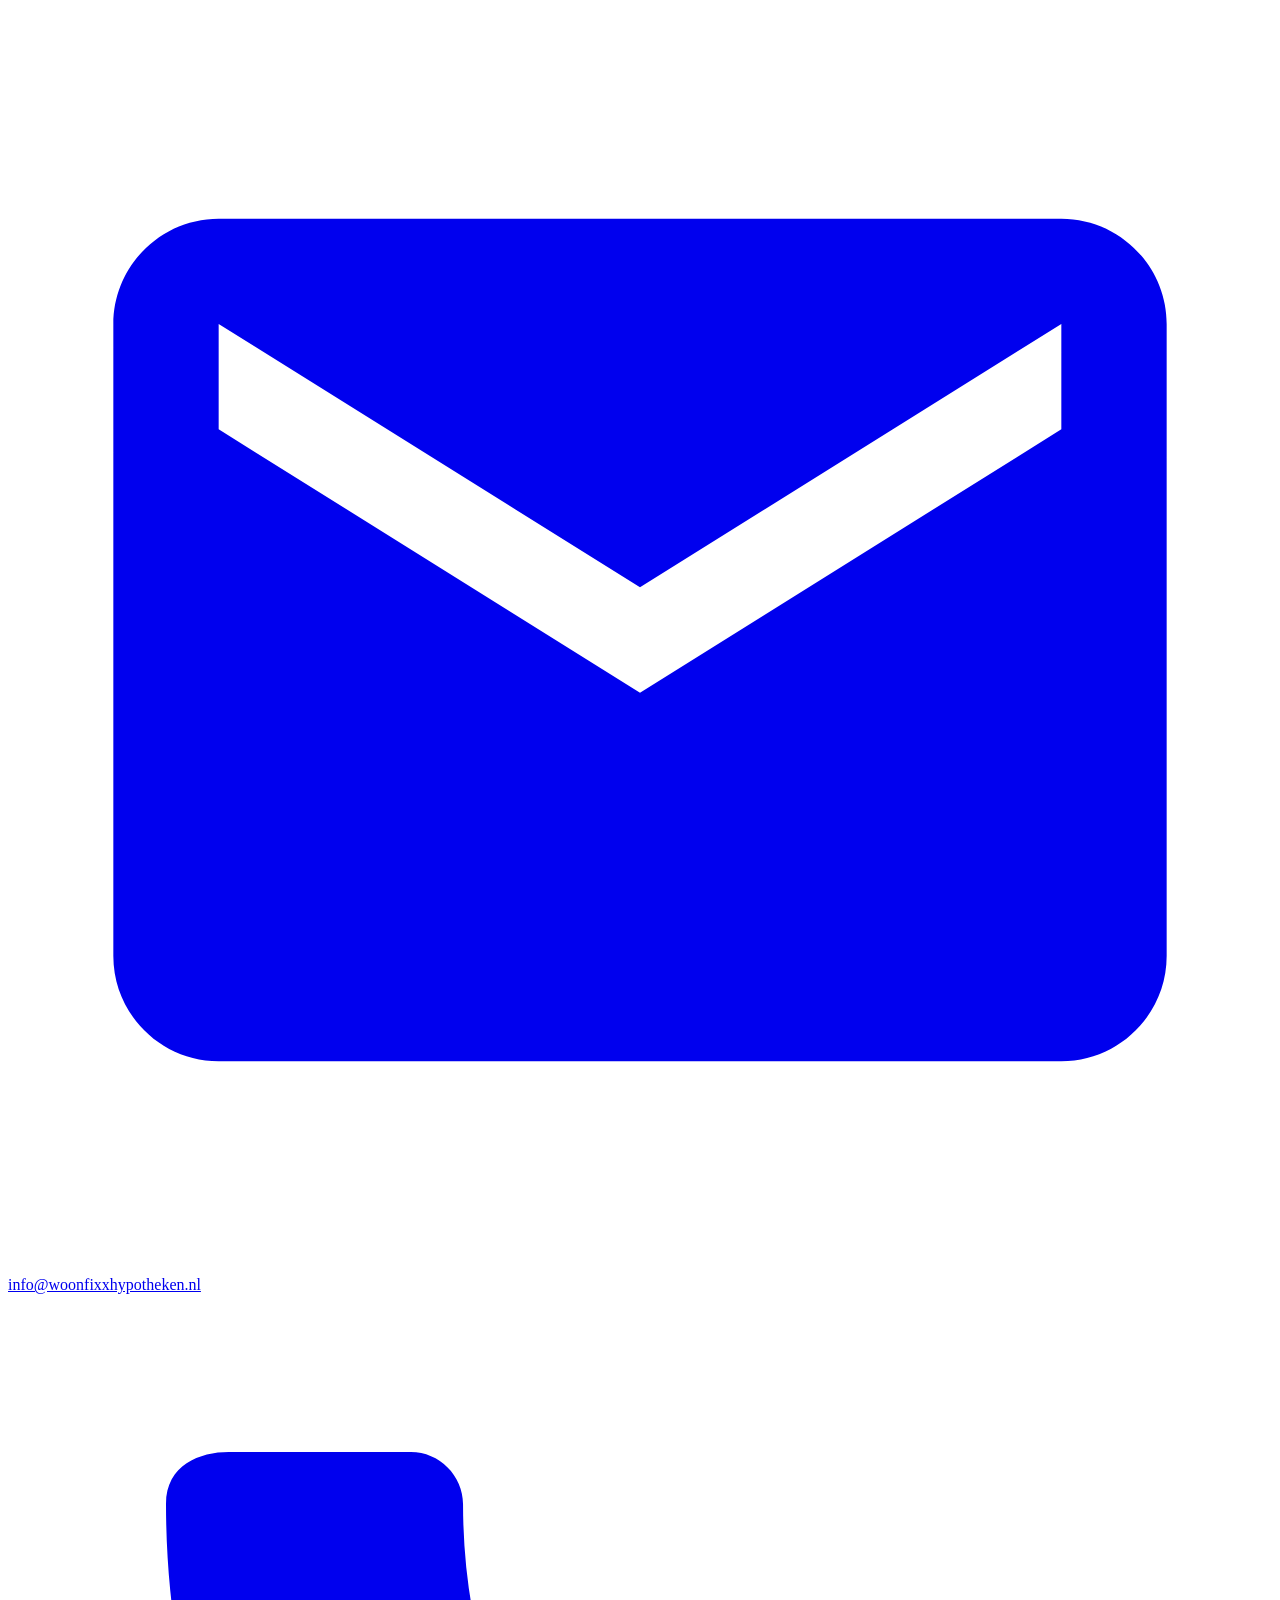
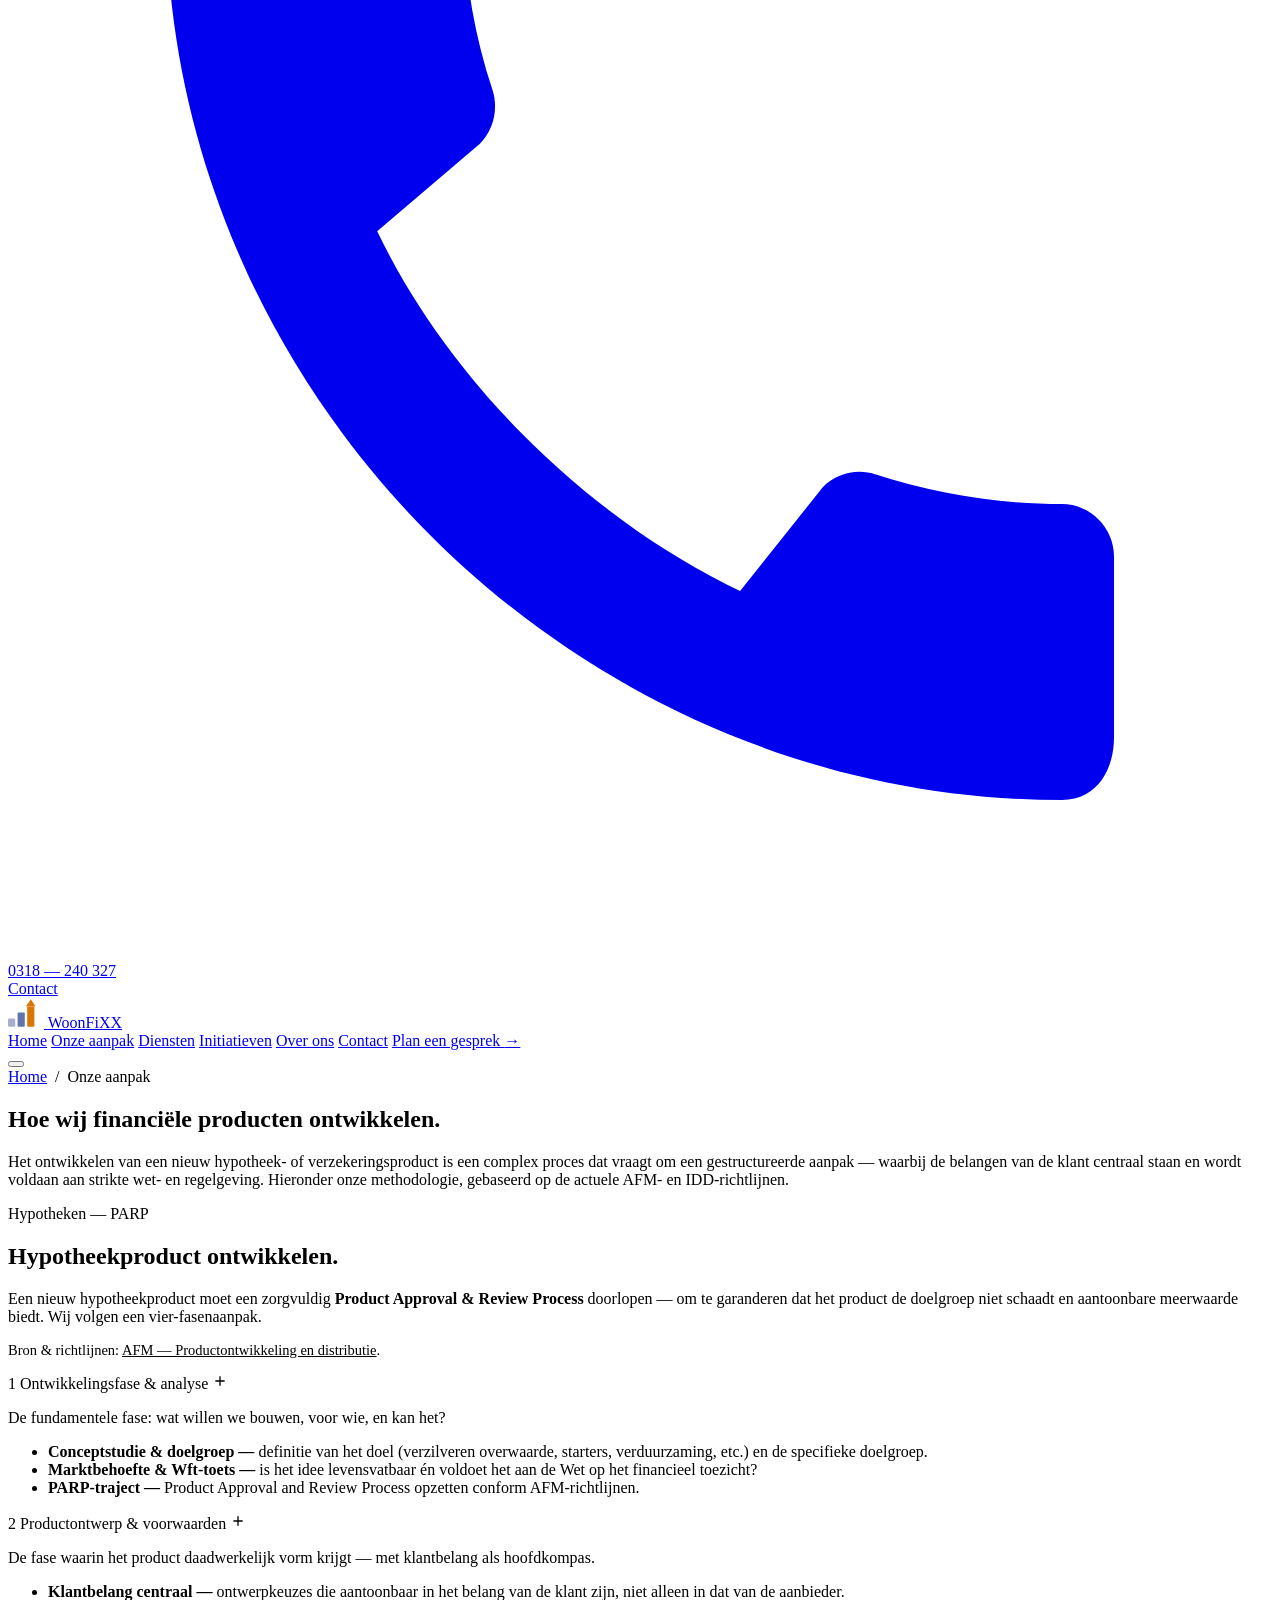
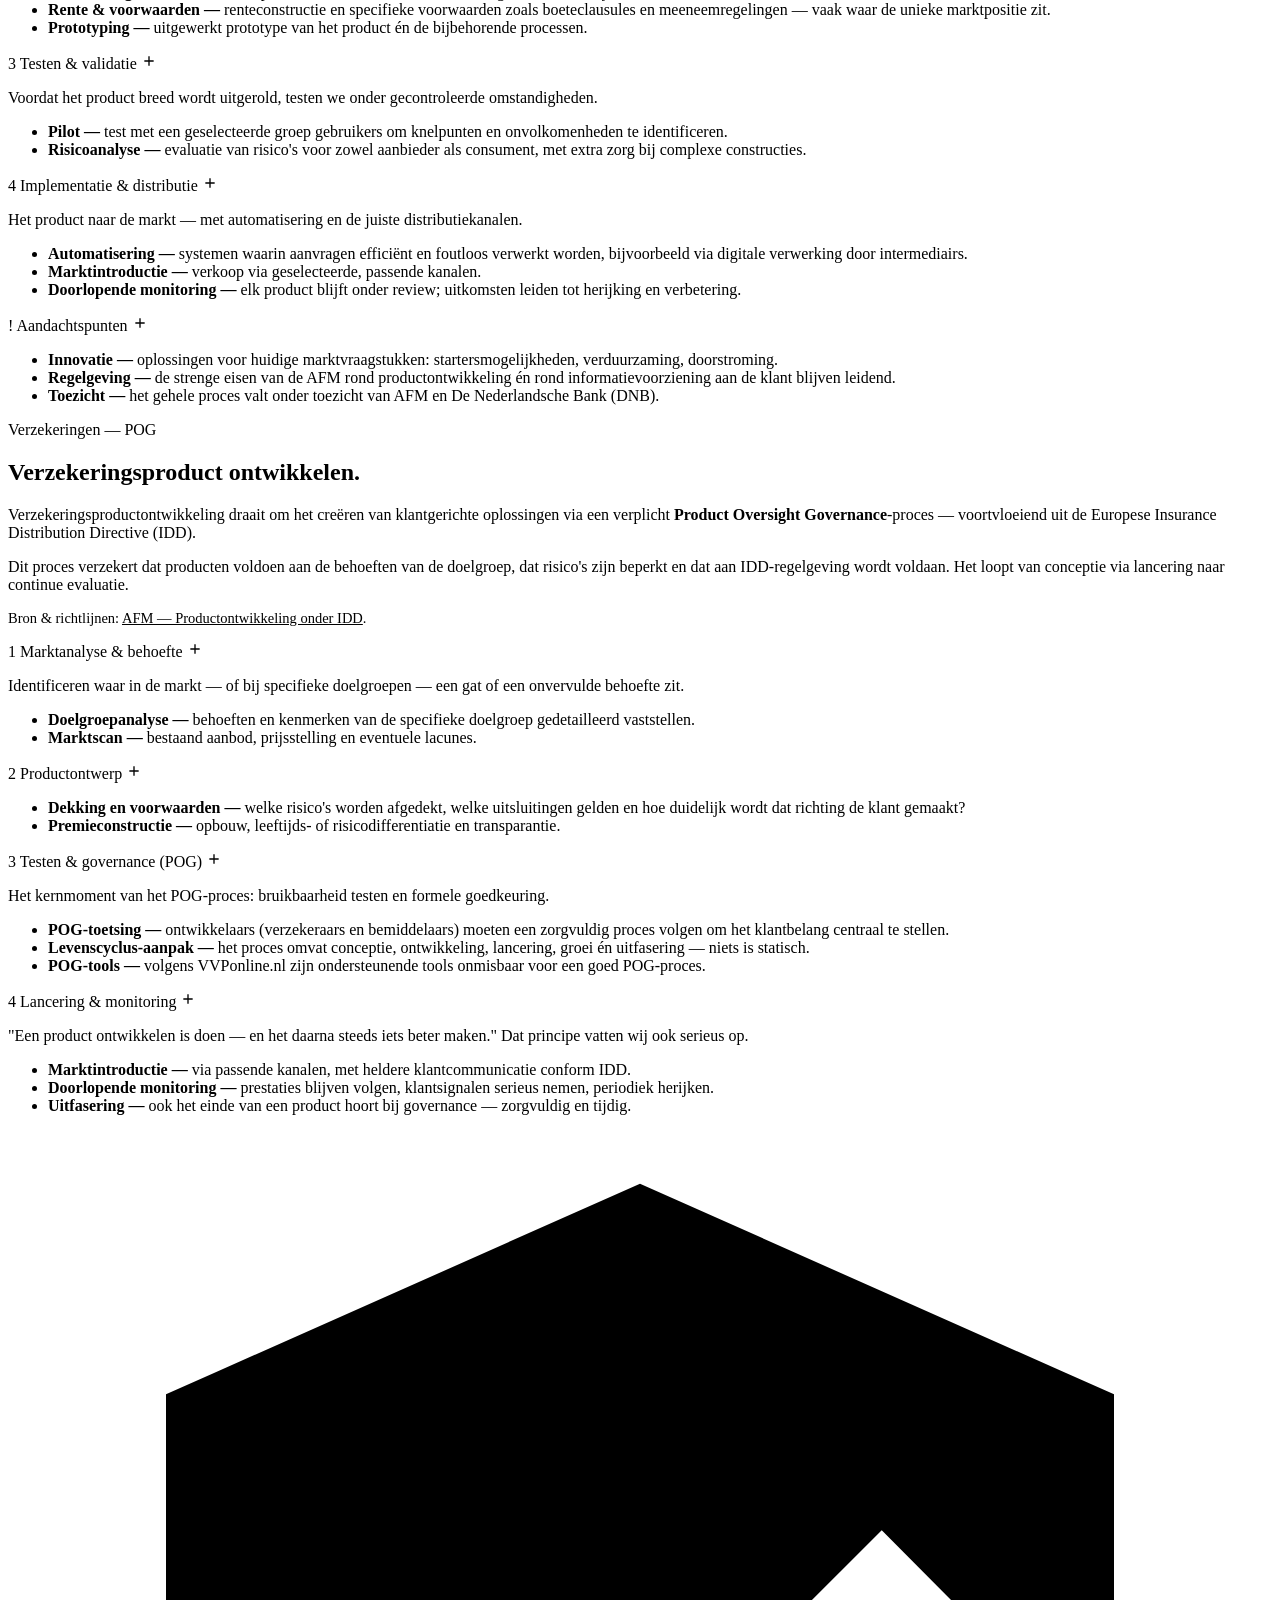
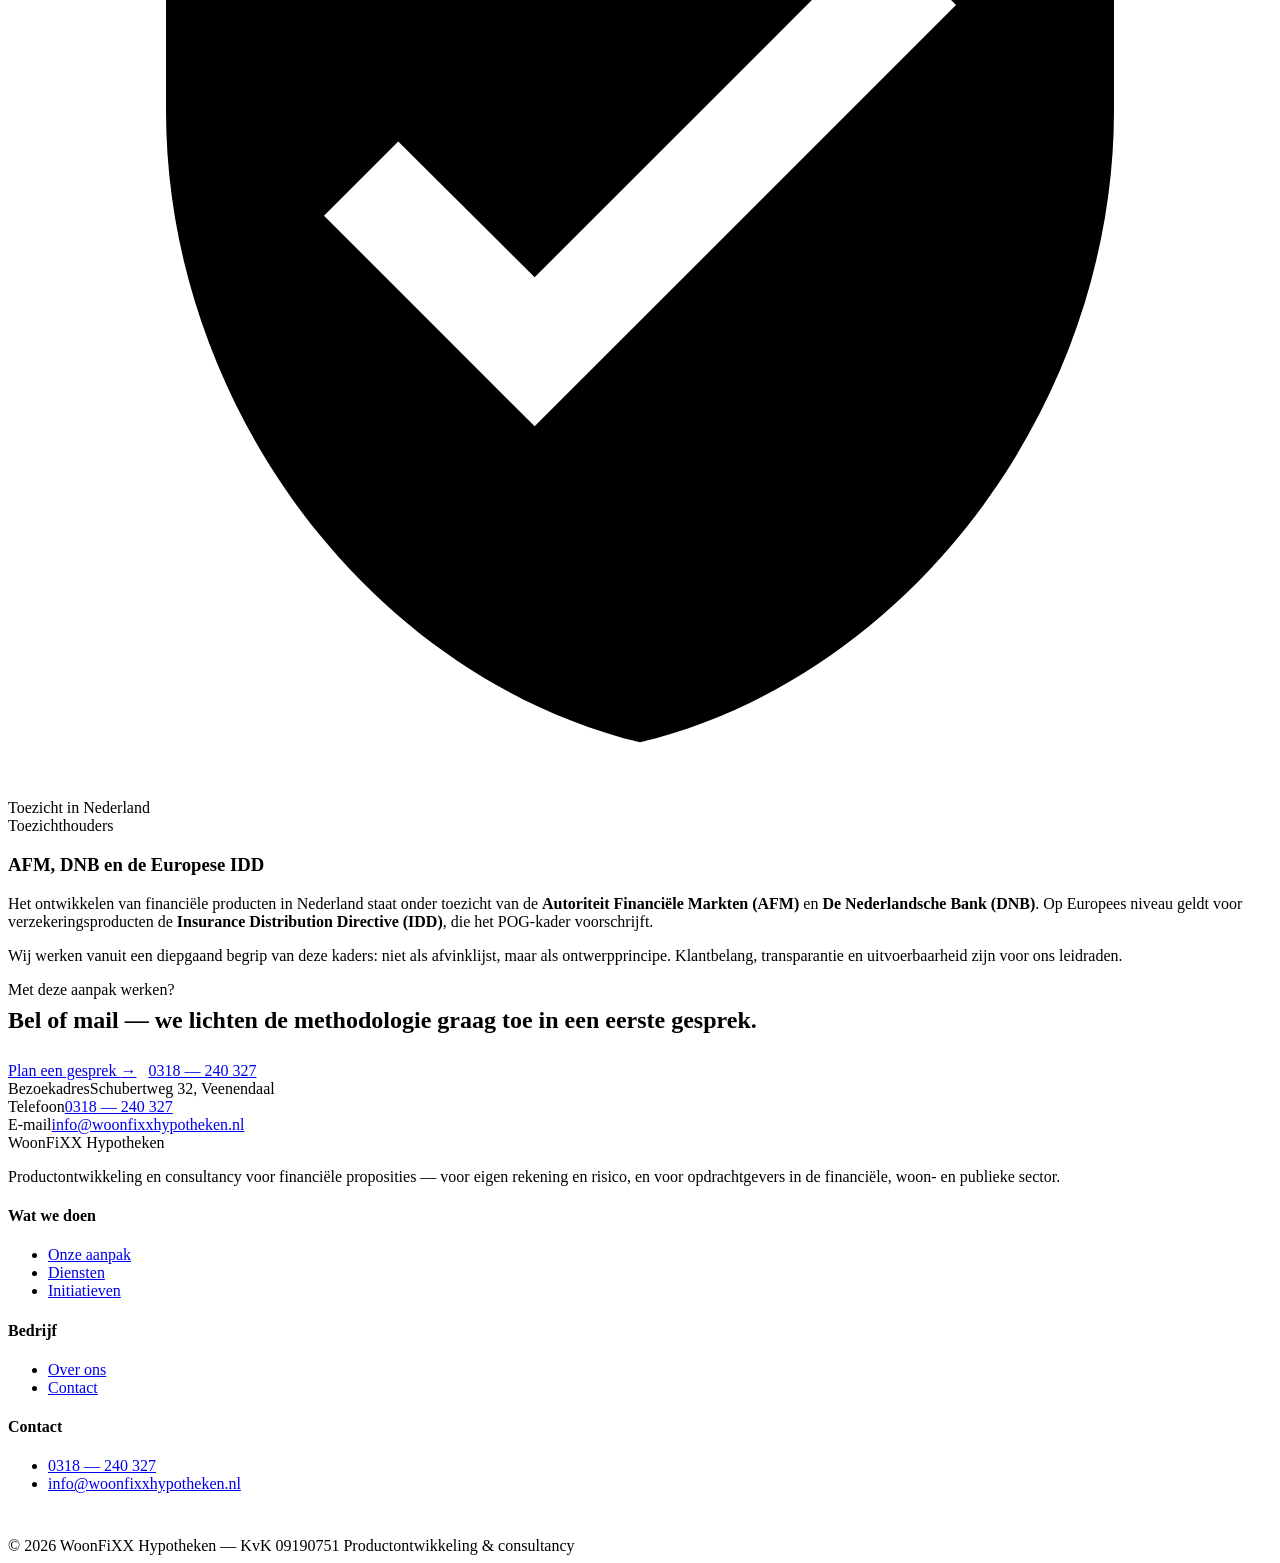
==== aanpak.html @ efd66b73 "Add files via upload" ====
<!doctype html>
<html lang="nl">
<head>
  <meta charset="utf-8" />
  <meta name="viewport" content="width=device-width, initial-scale=1" />
  <title>Onze aanpak — WoonFiXX Hypotheken</title>
  <meta name="description" content="Hoe WoonFiXX Hypotheken financiële producten ontwikkelt: PARP voor hypotheken, POG voor verzekeringen — gestructureerd, klantgericht en in lijn met AFM- en IDD-richtlijnen." />
  <meta name="theme-color" content="#1e3a8a" />
  <link rel="icon" type="image/svg+xml" href="assets/logo.svg" />
  <link rel="preconnect" href="https://fonts.googleapis.com" />
  <link rel="preconnect" href="https://fonts.gstatic.com" crossorigin />
  <link href="https://fonts.googleapis.com/css2?family=DM+Sans:opsz,wght@9..40,300;9..40,400;9..40,500;9..40,600;9..40,700;9..40,800&display=swap" rel="stylesheet" />
  <link rel="stylesheet" href="css/styles.css" />
</head>
<body>

  <div class="topbar">
    <div class="topbar-inner">
      <div class="topbar-left">
        <a class="topbar-item" href="mailto:info@woonfixxhypotheken.nl">
          <svg viewBox="0 0 24 24" fill="currentColor"><path d="M20 4H4c-1.1 0-2 .9-2 2v12c0 1.1.9 2 2 2h16c1.1 0 2-.9 2-2V6c0-1.1-.9-2-2-2zm0 4l-8 5-8-5V6l8 5 8-5v2z"/></svg>
          info@woonfixxhypotheken.nl
        </a>
        <a class="topbar-item" href="tel:+31318240327">
          <svg viewBox="0 0 24 24" fill="currentColor"><path d="M20.01 15.38c-1.23 0-2.42-.2-3.53-.56-.35-.12-.74-.03-1.01.24l-1.57 1.97c-2.83-1.35-5.48-3.9-6.89-6.83l1.95-1.66c.27-.28.35-.67.24-1.02-.37-1.11-.56-2.3-.56-3.53 0-.54-.45-.99-.99-.99H4.19C3.65 3 3 3.24 3 3.99 3 13.28 10.73 21 20.01 21c.71 0 .99-.63.99-1.18v-3.45c0-.54-.45-.99-.99-.99z"/></svg>
          0318 — 240 327
        </a>
      </div>
      <div class="topbar-right">
        <a href="contact.html">Contact</a>
      </div>
    </div>
  </div>

  <header class="nav">
    <div class="nav-inner">
      <a class="nav-logo" href="index.html" aria-label="WoonFiXX Hypotheken">
        <svg width="36" height="30" viewBox="0 0 60 50" aria-hidden="true">
          <rect x="0"  y="34" width="12" height="14" rx="2" fill="#1e3a8a" opacity="0.4"/>
          <rect x="16" y="24" width="12" height="24" rx="2" fill="#1e3a8a" opacity="0.7"/>
          <rect x="32" y="14" width="12" height="34" rx="2" fill="#d97706"/>
          <polygon points="30,14 38,2 46,14" fill="#d97706"/>
        </svg>
        <span class="nav-logo-text">WoonFi<span class="x-orange">XX</span></span>
      </a>
      <nav class="nav-links" aria-label="Hoofdnavigatie">
        <a href="index.html">Home</a>
        <a href="aanpak.html">Onze aanpak</a>
        <a href="diensten.html">Diensten</a>
        <a href="initiatieven.html">Initiatieven</a>
        <a href="over-ons.html">Over ons</a>
        <a href="contact.html">Contact</a>
        <a class="btn btn-orange" href="contact.html">Plan een gesprek <span class="arrow">→</span></a>
      </nav>
      <button class="nav-toggle" aria-label="Menu openen"><span></span><span></span><span></span></button>
    </div>
  </header>

  <section class="page-head">
    <div class="wrap">
      <div class="crumbs"><a href="index.html">Home</a> &nbsp;/&nbsp; Onze aanpak</div>
      <h1>Hoe wij <span class="accent">financiële producten</span> ontwikkelen.</h1>
      <p class="lead">Het ontwikkelen van een nieuw hypotheek- of verzekeringsproduct is een complex proces dat vraagt om een gestructureerde aanpak — waarbij de belangen van de klant centraal staan en wordt voldaan aan strikte wet- en regelgeving. Hieronder onze methodologie, gebaseerd op de actuele AFM- en IDD-richtlijnen.</p>
    </div>
  </section>

  <section class="section" id="hypotheken">
    <div class="wrap">
      <div class="two-col">
        <div class="left reveal">
          <span class="num-prefix">Hypotheken — PARP</span>
          <h2>Hypotheekproduct ontwikkelen.</h2>
          <p>Een nieuw hypotheekproduct moet een zorgvuldig <strong>Product Approval &amp; Review Process</strong> doorlopen — om te garanderen dat het product de doelgroep niet schaadt en aantoonbare meerwaarde biedt. Wij volgen een vier-fasenaanpak.</p>
          <p style="margin-top: 16px; font-size: 14.5px; color: var(--muted);">Bron &amp; richtlijnen: <a href="https://www.afm.nl/nl-nl/sector/themas/dienstverlening-aan-consumenten/financiele-producten/productontwikkeling--en-distributie" target="_blank" rel="noopener" style="color: var(--orange-deep); text-decoration: underline;">AFM — Productontwikkeling en distributie</a>.</p>
        </div>

        <div class="right reveal">
          <div class="steps">
            <div class="step">
              <div class="step-head">
                <span class="step-num">1</span>
                <span class="step-title">Ontwikkelingsfase &amp; analyse</span>
                <span class="step-toggle"><svg width="16" height="16" viewBox="0 0 24 24" fill="currentColor"><path d="M19 13h-6v6h-2v-6H5v-2h6V5h2v6h6v2z"/></svg></span>
              </div>
              <div class="step-body">
                <div class="step-body-inner">
                  <p>De fundamentele fase: wat willen we bouwen, voor wie, en kan het?</p>
                  <ul>
                    <li><strong>Conceptstudie &amp; doelgroep —</strong> definitie van het doel (verzilveren overwaarde, starters, verduurzaming, etc.) en de specifieke doelgroep.</li>
                    <li><strong>Marktbehoefte &amp; Wft-toets —</strong> is het idee levensvatbaar én voldoet het aan de Wet op het financieel toezicht?</li>
                    <li><strong>PARP-traject —</strong> Product Approval and Review Process opzetten conform AFM-richtlijnen.</li>
                  </ul>
                </div>
              </div>
            </div>

            <div class="step">
              <div class="step-head">
                <span class="step-num">2</span>
                <span class="step-title">Productontwerp &amp; voorwaarden</span>
                <span class="step-toggle"><svg width="16" height="16" viewBox="0 0 24 24" fill="currentColor"><path d="M19 13h-6v6h-2v-6H5v-2h6V5h2v6h6v2z"/></svg></span>
              </div>
              <div class="step-body">
                <div class="step-body-inner">
                  <p>De fase waarin het product daadwerkelijk vorm krijgt — met klantbelang als hoofdkompas.</p>
                  <ul>
                    <li><strong>Klantbelang centraal —</strong> ontwerpkeuzes die aantoonbaar in het belang van de klant zijn, niet alleen in dat van de aanbieder.</li>
                    <li><strong>Rente &amp; voorwaarden —</strong> renteconstructie en specifieke voorwaarden zoals boeteclausules en meeneem­regelingen — vaak waar de unieke marktpositie zit.</li>
                    <li><strong>Prototyping —</strong> uitgewerkt prototype van het product én de bijbehorende processen.</li>
                  </ul>
                </div>
              </div>
            </div>

            <div class="step">
              <div class="step-head">
                <span class="step-num">3</span>
                <span class="step-title">Testen &amp; validatie</span>
                <span class="step-toggle"><svg width="16" height="16" viewBox="0 0 24 24" fill="currentColor"><path d="M19 13h-6v6h-2v-6H5v-2h6V5h2v6h6v2z"/></svg></span>
              </div>
              <div class="step-body">
                <div class="step-body-inner">
                  <p>Voordat het product breed wordt uitgerold, testen we onder gecontroleerde omstandigheden.</p>
                  <ul>
                    <li><strong>Pilot —</strong> test met een geselecteerde groep gebruikers om knelpunten en onvolkomenheden te identificeren.</li>
                    <li><strong>Risicoanalyse —</strong> evaluatie van risico's voor zowel aanbieder als consument, met extra zorg bij complexe constructies.</li>
                  </ul>
                </div>
              </div>
            </div>

            <div class="step">
              <div class="step-head">
                <span class="step-num">4</span>
                <span class="step-title">Implementatie &amp; distributie</span>
                <span class="step-toggle"><svg width="16" height="16" viewBox="0 0 24 24" fill="currentColor"><path d="M19 13h-6v6h-2v-6H5v-2h6V5h2v6h6v2z"/></svg></span>
              </div>
              <div class="step-body">
                <div class="step-body-inner">
                  <p>Het product naar de markt — met automatisering en de juiste distributiekanalen.</p>
                  <ul>
                    <li><strong>Automatisering —</strong> systemen waarin aanvragen efficiënt en foutloos verwerkt worden, bijvoorbeeld via digitale verwerking door intermediairs.</li>
                    <li><strong>Marktintroductie —</strong> verkoop via geselecteerde, passende kanalen.</li>
                    <li><strong>Doorlopende monitoring —</strong> elk product blijft onder review; uitkomsten leiden tot herijking en verbetering.</li>
                  </ul>
                </div>
              </div>
            </div>

            <div class="step">
              <div class="step-head">
                <span class="step-num">!</span>
                <span class="step-title">Aandachtspunten</span>
                <span class="step-toggle"><svg width="16" height="16" viewBox="0 0 24 24" fill="currentColor"><path d="M19 13h-6v6h-2v-6H5v-2h6V5h2v6h6v2z"/></svg></span>
              </div>
              <div class="step-body">
                <div class="step-body-inner">
                  <ul>
                    <li><strong>Innovatie —</strong> oplossingen voor huidige marktvraagstukken: starters­mogelijkheden, verduurzaming, doorstroming.</li>
                    <li><strong>Regelgeving —</strong> de strenge eisen van de AFM rond productontwikkeling én rond informatievoorziening aan de klant blijven leidend.</li>
                    <li><strong>Toezicht —</strong> het gehele proces valt onder toezicht van AFM en De Nederlandsche Bank (DNB).</li>
                  </ul>
                </div>
              </div>
            </div>
          </div>
        </div>
      </div>
    </div>
  </section>

  <section class="section tint" id="verzekeringen">
    <div class="wrap">
      <div class="two-col">
        <div class="left reveal">
          <span class="num-prefix">Verzekeringen — POG</span>
          <h2>Verzekeringsproduct ontwikkelen.</h2>
          <p>Verzekerings­productontwikkeling draait om het creëren van klantgerichte oplossingen via een verplicht <strong>Product Oversight Governance</strong>-proces — voortvloeiend uit de Europese Insurance Distribution Directive (IDD).</p>
          <p>Dit proces verzekert dat producten voldoen aan de behoeften van de doelgroep, dat risico's zijn beperkt en dat aan IDD-regelgeving wordt voldaan. Het loopt van conceptie via lancering naar continue evaluatie.</p>
          <p style="margin-top: 16px; font-size: 14.5px; color: var(--muted);">Bron &amp; richtlijnen: <a href="https://www.afm.nl/nl-nl/sector/themas/belangrijke-europese-wet--en-regelgeving/idd/productontwikkeling---idd" target="_blank" rel="noopener" style="color: var(--orange-deep); text-decoration: underline;">AFM — Productontwikkeling onder IDD</a>.</p>
        </div>

        <div class="right reveal">
          <div class="steps">
            <div class="step">
              <div class="step-head">
                <span class="step-num">1</span>
                <span class="step-title">Marktanalyse &amp; behoefte</span>
                <span class="step-toggle"><svg width="16" height="16" viewBox="0 0 24 24" fill="currentColor"><path d="M19 13h-6v6h-2v-6H5v-2h6V5h2v6h6v2z"/></svg></span>
              </div>
              <div class="step-body">
                <div class="step-body-inner">
                  <p>Identificeren waar in de markt — of bij specifieke doelgroepen — een gat of een onvervulde behoefte zit.</p>
                  <ul>
                    <li><strong>Doelgroepanalyse —</strong> behoeften en kenmerken van de specifieke doelgroep gedetailleerd vaststellen.</li>
                    <li><strong>Marktscan —</strong> bestaand aanbod, prijs­stelling en eventuele lacunes.</li>
                  </ul>
                </div>
              </div>
            </div>

            <div class="step">
              <div class="step-head">
                <span class="step-num">2</span>
                <span class="step-title">Productontwerp</span>
                <span class="step-toggle"><svg width="16" height="16" viewBox="0 0 24 24" fill="currentColor"><path d="M19 13h-6v6h-2v-6H5v-2h6V5h2v6h6v2z"/></svg></span>
              </div>
              <div class="step-body">
                <div class="step-body-inner">
                  <ul>
                    <li><strong>Dekking en voorwaarden —</strong> welke risico's worden afgedekt, welke uitsluitingen gelden en hoe duidelijk wordt dat richting de klant gemaakt?</li>
                    <li><strong>Premieconstructie —</strong> opbouw, leeftijds- of risico­differentiatie en transparantie.</li>
                  </ul>
                </div>
              </div>
            </div>

            <div class="step">
              <div class="step-head">
                <span class="step-num">3</span>
                <span class="step-title">Testen &amp; governance (POG)</span>
                <span class="step-toggle"><svg width="16" height="16" viewBox="0 0 24 24" fill="currentColor"><path d="M19 13h-6v6h-2v-6H5v-2h6V5h2v6h6v2z"/></svg></span>
              </div>
              <div class="step-body">
                <div class="step-body-inner">
                  <p>Het kernmoment van het POG-proces: bruikbaarheid testen en formele goedkeuring.</p>
                  <ul>
                    <li><strong>POG-toetsing —</strong> ontwikkelaars (verzekeraars en bemiddelaars) moeten een zorgvuldig proces volgen om het klantbelang centraal te stellen.</li>
                    <li><strong>Levenscyclus-aanpak —</strong> het proces omvat conceptie, ontwikkeling, lancering, groei én uitfasering — niets is statisch.</li>
                    <li><strong>POG-tools —</strong> volgens VVPonline.nl zijn ondersteunende tools onmisbaar voor een goed POG-proces.</li>
                  </ul>
                </div>
              </div>
            </div>

            <div class="step">
              <div class="step-head">
                <span class="step-num">4</span>
                <span class="step-title">Lancering &amp; monitoring</span>
                <span class="step-toggle"><svg width="16" height="16" viewBox="0 0 24 24" fill="currentColor"><path d="M19 13h-6v6h-2v-6H5v-2h6V5h2v6h6v2z"/></svg></span>
              </div>
              <div class="step-body">
                <div class="step-body-inner">
                  <p>"Een product ontwikkelen is doen — en het daarna steeds iets beter maken." Dat principe vatten wij ook serieus op.</p>
                  <ul>
                    <li><strong>Marktintroductie —</strong> via passende kanalen, met heldere klant­communicatie conform IDD.</li>
                    <li><strong>Doorlopende monitoring —</strong> prestaties blijven volgen, klantsignalen serieus nemen, periodiek herijken.</li>
                    <li><strong>Uitfasering —</strong> ook het einde van een product hoort bij governance — zorgvuldig en tijdig.</li>
                  </ul>
                </div>
              </div>
            </div>
          </div>
        </div>
      </div>
    </div>
  </section>

  <section class="section">
    <div class="wrap">
      <div class="info-card reveal">
        <div class="info-card-visual">
          <span class="icon-wrap"><svg viewBox="0 0 24 24" fill="currentColor"><path d="M12 1L3 5v6c0 5.55 3.84 10.74 9 12 5.16-1.26 9-6.45 9-12V5l-9-4zm-2 16l-4-4 1.41-1.41L10 14.17l6.59-6.59L18 9l-8 8z"/></svg></span>
          <span class="label">Toezicht in Nederland</span>
        </div>
        <div class="info-card-content">
          <span class="eyebrow">Toezichthouders</span>
          <h3>AFM, DNB en de Europese IDD</h3>
          <p>Het ontwikkelen van financiële producten in Nederland staat onder toezicht van de <strong>Autoriteit Financiële Markten (AFM)</strong> en <strong>De Nederlandsche Bank (DNB)</strong>. Op Europees niveau geldt voor verzekerings­producten de <strong>Insurance Distribution Directive (IDD)</strong>, die het POG-kader voorschrijft.</p>
          <p>Wij werken vanuit een diepgaand begrip van deze kaders: niet als afvinklijst, maar als ontwerpprincipe. Klantbelang, transparantie en uitvoerbaarheid zijn voor ons leidraden.</p>
        </div>
      </div>
    </div>
  </section>

  <section class="cta">
    <div class="wrap">
      <div class="cta-grid reveal">
        <div>
          <span class="eyebrow light">Met deze aanpak werken?</span>
          <h2 style="margin-top: 8px;">Bel of mail — we lichten de methodologie graag toe in een <span class="accent">eerste gesprek</span>.</h2>
          <div style="display:flex; gap:12px; flex-wrap:wrap; margin-top: 28px;">
            <a class="btn btn-orange" href="contact.html">Plan een gesprek <span class="arrow">→</span></a>
            <a class="btn btn-ghost" href="tel:+31318240327">0318 — 240 327</a>
          </div>
        </div>
        <div class="cta-info">
          <div class="row"><span class="label">Bezoekadres</span><span class="value">Schubertweg 32, Veenendaal</span></div>
          <div class="row"><span class="label">Telefoon</span><a class="value" href="tel:+31318240327">0318 — 240 327</a></div>
          <div class="row"><span class="label">E-mail</span><a class="value" href="mailto:info@woonfixxhypotheken.nl">info@woonfixxhypotheken.nl</a></div>
        </div>
      </div>
    </div>
  </section>

  <footer class="foot">
    <div class="wrap">
      <div class="foot-grid">
        <div class="foot-col foot-brand-block">
          <span class="foot-logo">WoonFi<span class="x-orange">XX</span> <span class="x-orange">Hypotheken</span></span>
          <p>Productontwikkeling en consultancy voor financiële proposities — voor eigen rekening en risico, en voor opdrachtgevers in de financiële, woon- en publieke sector.</p>
        </div>
        <div class="foot-col"><h4>Wat we doen</h4><ul><li><a href="aanpak.html">Onze aanpak</a></li><li><a href="diensten.html">Diensten</a></li><li><a href="initiatieven.html">Initiatieven</a></li></ul></div>
        <div class="foot-col"><h4>Bedrijf</h4><ul><li><a href="over-ons.html">Over ons</a></li><li><a href="contact.html">Contact</a></li></ul></div>
        <div class="foot-col"><h4>Contact</h4><ul><li><a href="tel:+31318240327">0318 — 240 327</a></li><li><a href="mailto:info@woonfixxhypotheken.nl">info@woonfixxhypotheken.nl</a></li><li style="color: rgba(255,255,255,0.7); margin-top: 10px;">Schubertweg 32, Veenendaal</li></ul></div>
      </div>
      <div class="foot-bottom">
        <span>© <span id="year">2026</span> WoonFiXX Hypotheken — KvK 09190751</span>
        <span>Productontwikkeling &amp; consultancy</span>
      </div>
    </div>
  </footer>

  <script src="js/script.js"></script>
</body>
</html>
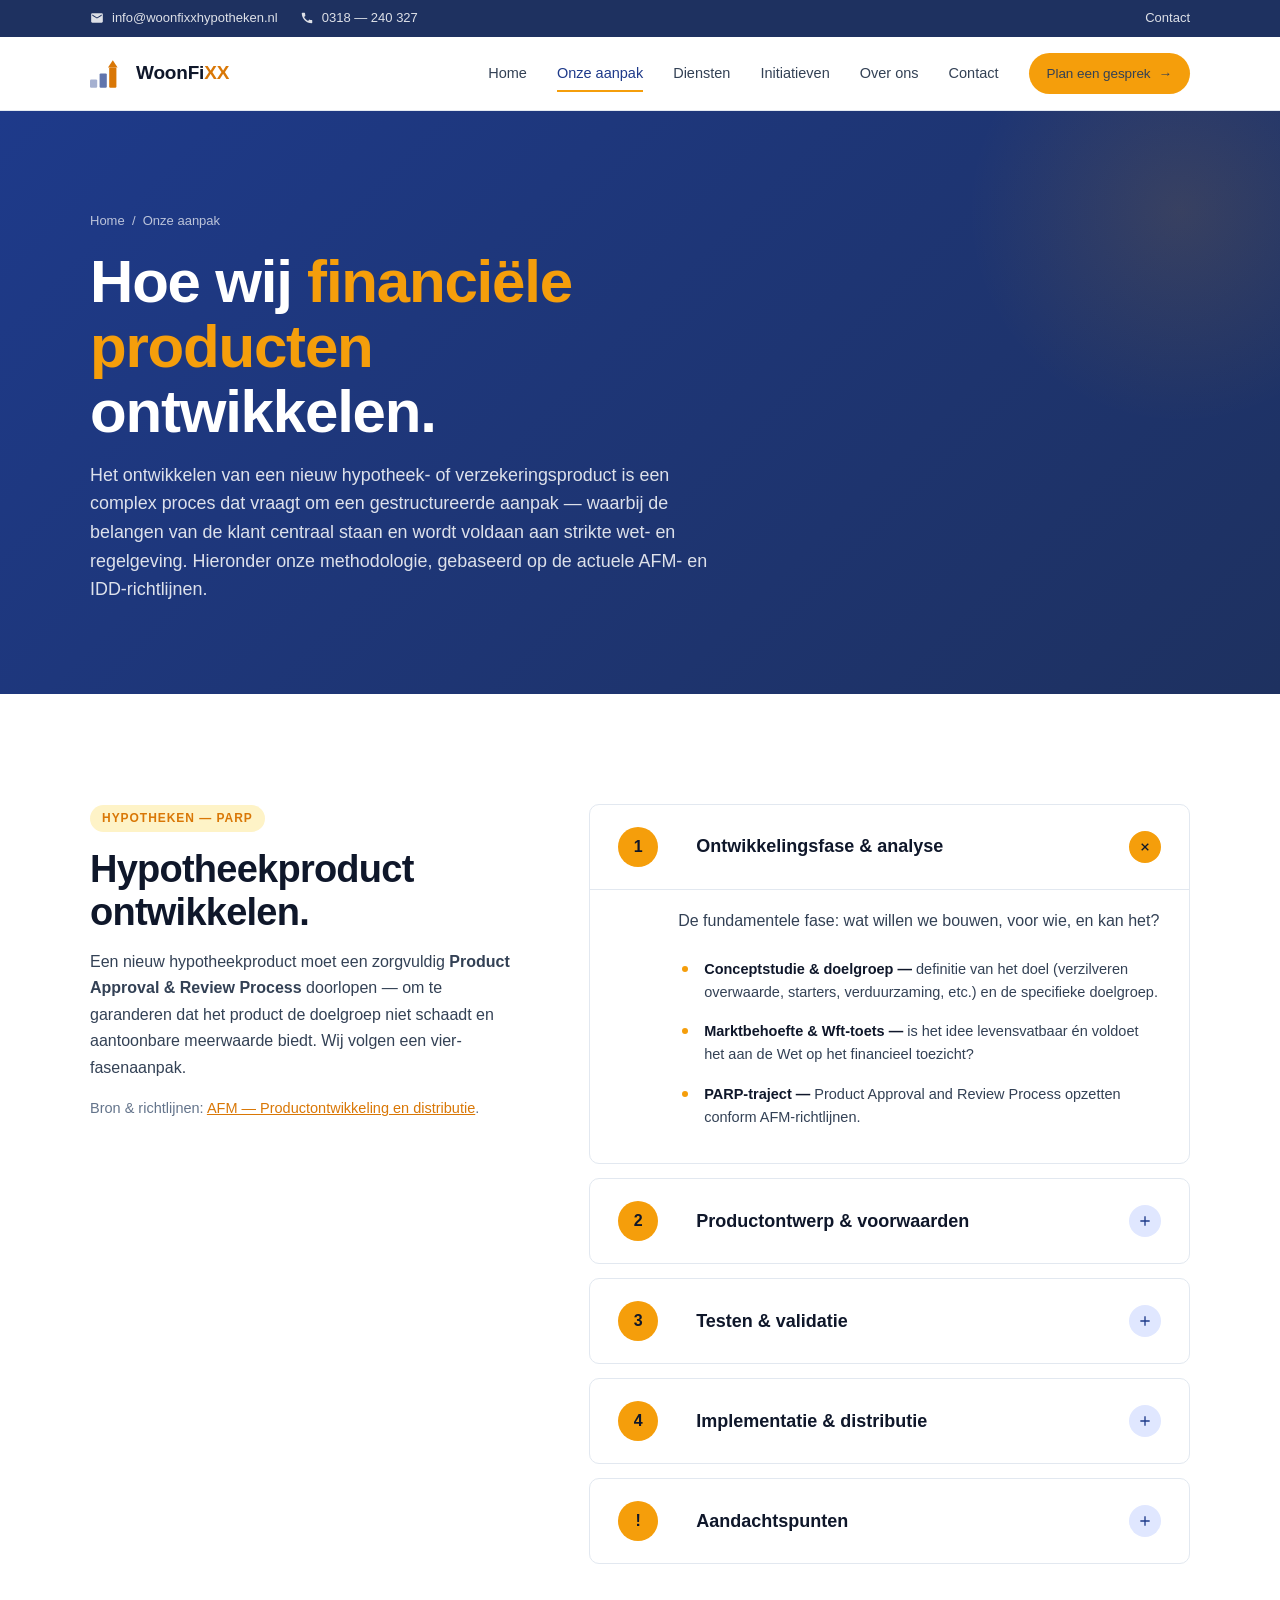
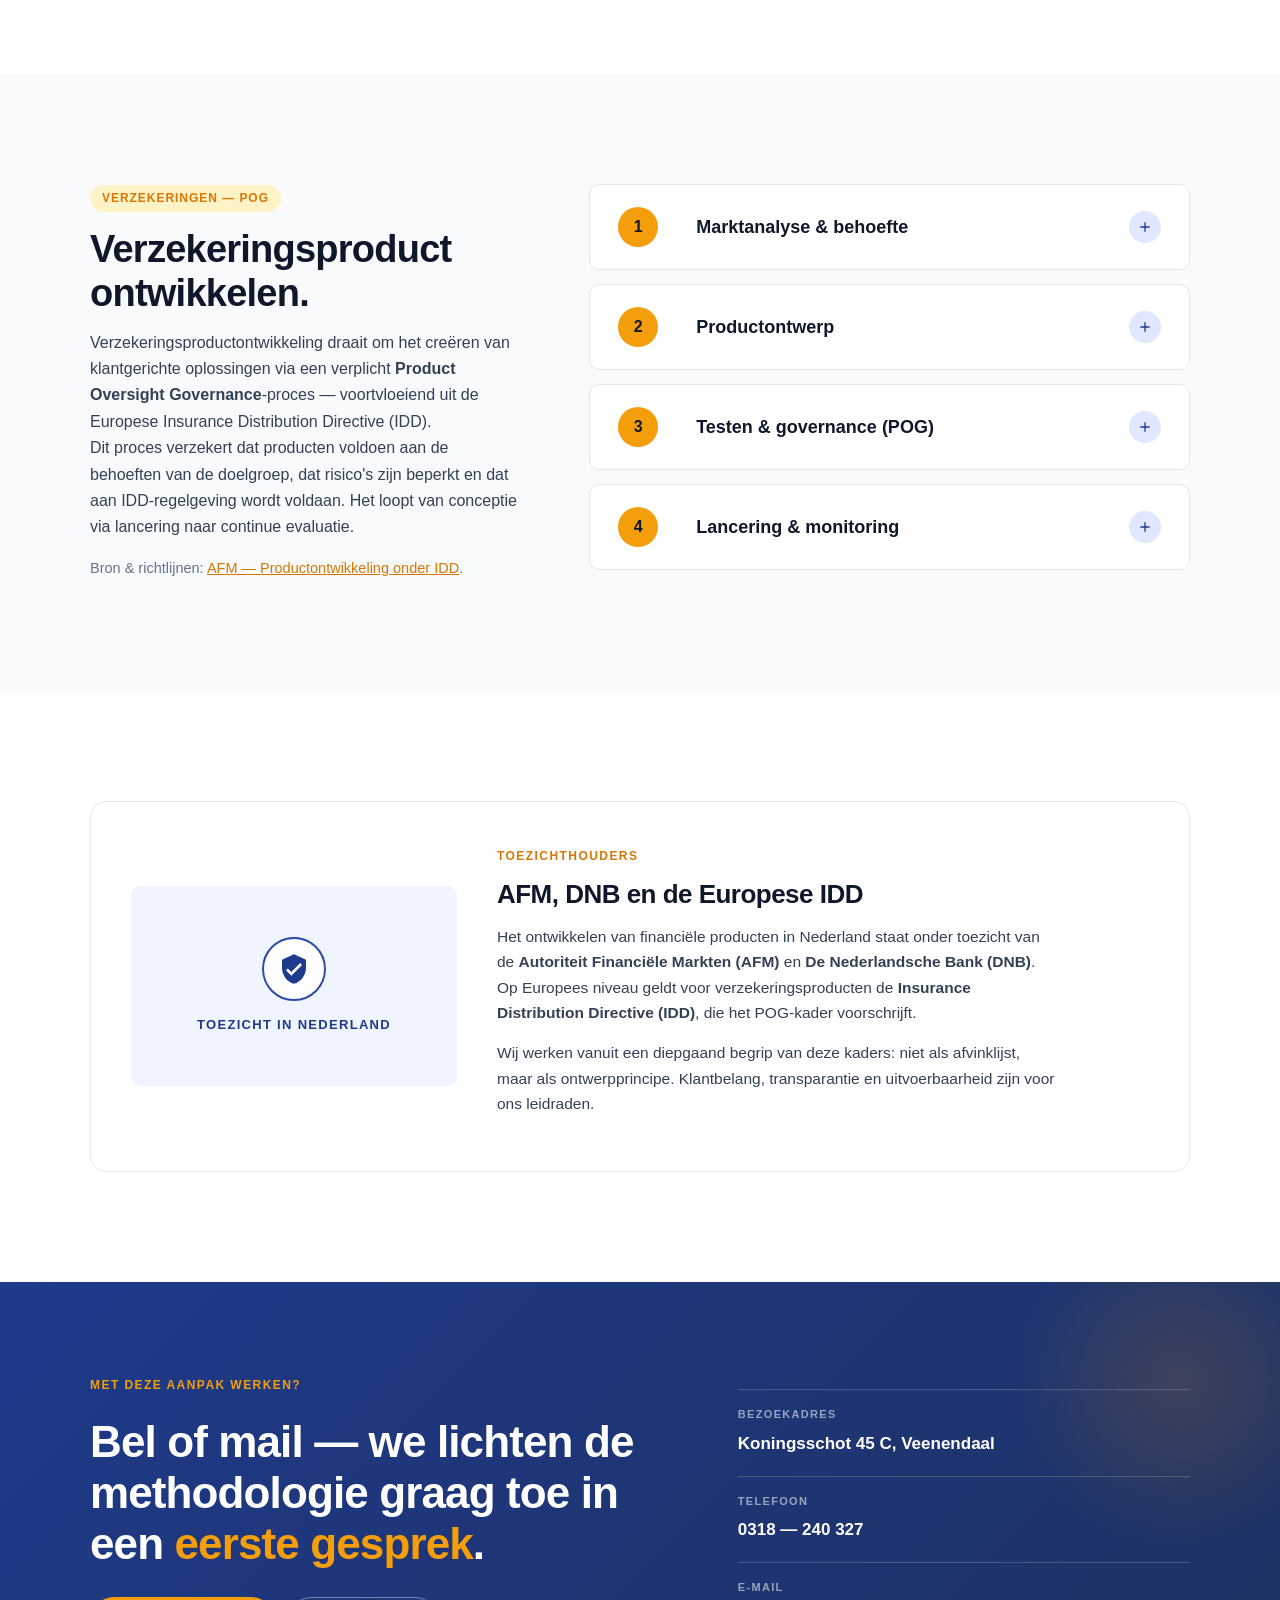
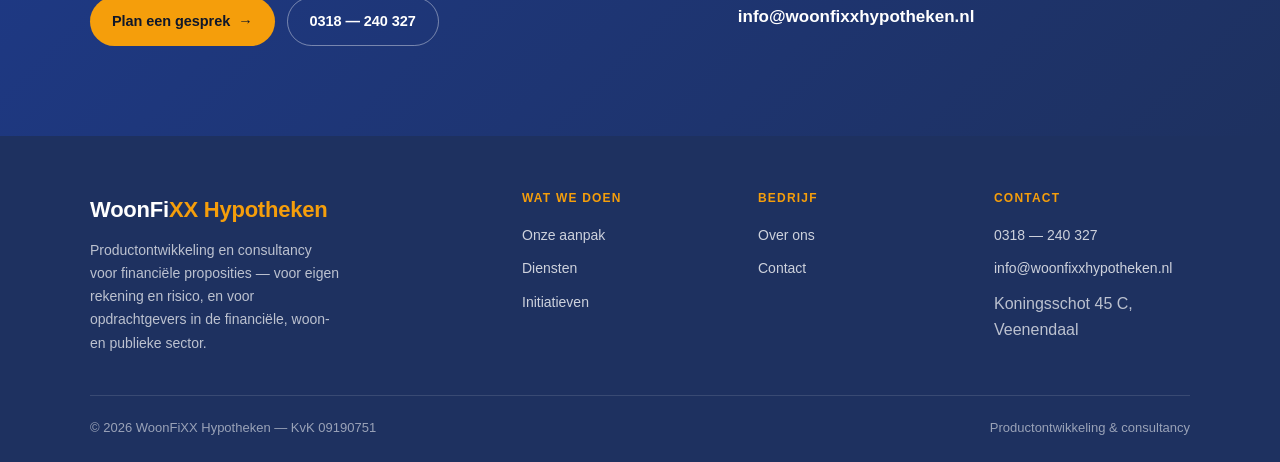
==== commit 9ba7dc03: "Add files via upload" ====
--- a/aanpak.html
+++ b/aanpak.html
@@ -285,7 +285,7 @@
           </div>
         </div>
         <div class="cta-info">
-          <div class="row"><span class="label">Bezoekadres</span><span class="value">Schubertweg 32, Veenendaal</span></div>
+          <div class="row"><span class="label">Bezoekadres</span><span class="value">Koningsschot 45 C, Veenendaal</span></div>
           <div class="row"><span class="label">Telefoon</span><a class="value" href="tel:+31318240327">0318 — 240 327</a></div>
           <div class="row"><span class="label">E-mail</span><a class="value" href="mailto:info@woonfixxhypotheken.nl">info@woonfixxhypotheken.nl</a></div>
         </div>
@@ -302,7 +302,7 @@
         </div>
         <div class="foot-col"><h4>Wat we doen</h4><ul><li><a href="aanpak.html">Onze aanpak</a></li><li><a href="diensten.html">Diensten</a></li><li><a href="initiatieven.html">Initiatieven</a></li></ul></div>
         <div class="foot-col"><h4>Bedrijf</h4><ul><li><a href="over-ons.html">Over ons</a></li><li><a href="contact.html">Contact</a></li></ul></div>
-        <div class="foot-col"><h4>Contact</h4><ul><li><a href="tel:+31318240327">0318 — 240 327</a></li><li><a href="mailto:info@woonfixxhypotheken.nl">info@woonfixxhypotheken.nl</a></li><li style="color: rgba(255,255,255,0.7); margin-top: 10px;">Schubertweg 32, Veenendaal</li></ul></div>
+        <div class="foot-col"><h4>Contact</h4><ul><li><a href="tel:+31318240327">0318 — 240 327</a></li><li><a href="mailto:info@woonfixxhypotheken.nl">info@woonfixxhypotheken.nl</a></li><li style="color: rgba(255,255,255,0.7); margin-top: 10px;">Koningsschot 45 C, Veenendaal</li></ul></div>
       </div>
       <div class="foot-bottom">
         <span>© <span id="year">2026</span> WoonFiXX Hypotheken — KvK 09190751</span>
--- a/css/styles.css
+++ b/css/styles.css
@@ -0,0 +1,1118 @@
+/* ============================================
+   WoonFiXX Hypotheken — Stylesheet
+   Corporate financial — navy + orange + white
+   ============================================ */
+
+:root {
+  --navy: #1e3a8a;
+  --navy-deep: #1e3160;
+  --navy-light: #2c4ba8;
+  --navy-tint: #e0e7ff;
+  --navy-bg: #f0f4ff;
+
+  --orange: #f59e0b;
+  --orange-deep: #d97706;
+  --orange-light: #fef3c7;
+  --orange-soft: #fffbeb;
+
+  --paper: #ffffff;
+  --paper-2: #f8fafc;
+  --paper-3: #f1f5f9;
+  --line: #e2e8f0;
+  --line-strong: #cbd5e1;
+
+  --ink: #0f172a;
+  --ink-soft: #334155;
+  --ink-muted: #475569;
+  --muted: #64748b;
+
+  --green-check: #10b981;
+
+  --font: 'DM Sans', -apple-system, BlinkMacSystemFont, "Segoe UI", sans-serif;
+  --font-display: 'DM Sans', -apple-system, BlinkMacSystemFont, sans-serif;
+
+  --container: 1180px;
+  --gutter: clamp(20px, 4vw, 40px);
+
+  --radius: 10px;
+  --radius-lg: 16px;
+  --radius-pill: 999px;
+
+  --ease: cubic-bezier(0.22, 1, 0.36, 1);
+  --shadow-soft: 0 4px 18px rgba(15, 23, 42, 0.05);
+  --shadow-card: 0 8px 30px rgba(15, 23, 42, 0.08);
+}
+
+*, *::before, *::after { box-sizing: border-box; margin: 0; padding: 0; }
+html { scroll-behavior: smooth; }
+body {
+  font-family: var(--font);
+  font-size: 16px;
+  line-height: 1.6;
+  color: var(--ink);
+  background: var(--paper);
+  -webkit-font-smoothing: antialiased;
+  -moz-osx-font-smoothing: grayscale;
+  overflow-x: hidden;
+}
+img, svg { display: block; max-width: 100%; }
+a { color: inherit; text-decoration: none; }
+button { font: inherit; cursor: pointer; border: none; background: none; }
+ul { list-style: none; }
+
+.wrap {
+  max-width: var(--container);
+  margin: 0 auto;
+  padding: 0 var(--gutter);
+}
+
+h1, h2, h3, h4 {
+  font-family: var(--font-display);
+  font-weight: 700;
+  line-height: 1.15;
+  letter-spacing: -0.02em;
+  color: var(--ink);
+}
+h1 { font-size: clamp(38px, 5.5vw, 60px); font-weight: 800; line-height: 1.08; }
+h2 { font-size: clamp(30px, 4vw, 44px); font-weight: 700; }
+h3 { font-size: clamp(20px, 2.2vw, 26px); font-weight: 700; }
+h4 { font-size: 16px; font-weight: 600; }
+
+.dark h1, .dark h2, .dark h3, .dark h4 { color: var(--paper); }
+
+.accent { color: var(--orange-deep); }
+.dark .accent { color: var(--orange); }
+
+p { line-height: 1.65; max-width: 65ch; color: var(--ink-soft); }
+.lead { font-size: clamp(17px, 1.4vw, 19px); line-height: 1.6; color: var(--ink-soft); }
+.dark p, .dark .lead { color: rgba(255,255,255,0.8); }
+
+.eyebrow {
+  display: inline-block;
+  font-size: 12px;
+  font-weight: 600;
+  letter-spacing: 0.12em;
+  text-transform: uppercase;
+  color: var(--orange-deep);
+  margin-bottom: 14px;
+}
+.eyebrow.light { color: var(--orange); }
+
+/* Topbar */
+.topbar {
+  background: var(--navy-deep);
+  color: rgba(255,255,255,0.85);
+  font-size: 13px;
+  padding: 8px 0;
+}
+.topbar-inner {
+  max-width: var(--container);
+  margin: 0 auto;
+  padding: 0 var(--gutter);
+  display: flex;
+  justify-content: space-between;
+  align-items: center;
+  gap: 18px;
+  flex-wrap: wrap;
+}
+.topbar-left, .topbar-right {
+  display: flex;
+  gap: 22px;
+  align-items: center;
+  flex-wrap: wrap;
+}
+.topbar a { color: inherit; transition: color .2s var(--ease); }
+.topbar a:hover { color: var(--orange); }
+.topbar-item { display: inline-flex; align-items: center; gap: 8px; }
+.topbar-item svg { width: 14px; height: 14px; }
+
+/* Navigation */
+.nav {
+  background: var(--paper);
+  border-bottom: 1px solid var(--line);
+  position: sticky;
+  top: 0;
+  z-index: 50;
+}
+.nav-inner {
+  max-width: var(--container);
+  margin: 0 auto;
+  padding: 16px var(--gutter);
+  display: flex;
+  align-items: center;
+  justify-content: space-between;
+  gap: 20px;
+}
+.nav-logo {
+  display: inline-flex;
+  align-items: center;
+  gap: 10px;
+  font-family: var(--font-display);
+  font-weight: 700;
+  font-size: 19px;
+  letter-spacing: -0.01em;
+  color: var(--ink);
+  white-space: nowrap;
+}
+.nav-logo .x-orange { color: var(--orange-deep); }
+
+.nav-links {
+  display: flex;
+  align-items: center;
+  gap: 30px;
+}
+.nav-links a {
+  font-size: 14.5px;
+  font-weight: 500;
+  color: var(--ink-soft);
+  position: relative;
+  padding: 4px 0;
+  transition: color .2s var(--ease);
+}
+.nav-links a:hover { color: var(--navy); }
+.nav-links a.is-active { color: var(--navy); }
+.nav-links a.is-active::after {
+  content: '';
+  position: absolute;
+  left: 0; right: 0;
+  bottom: -3px;
+  height: 2px;
+  background: var(--orange);
+}
+.nav-links .btn { padding: 10px 18px; font-size: 13.5px; }
+.nav-links .btn .arrow { font-size: 13.5px; }
+
+.btn {
+  display: inline-flex;
+  align-items: center;
+  justify-content: center;
+  gap: 8px;
+  font-size: 14.5px;
+  font-weight: 600;
+  letter-spacing: -0.005em;
+  padding: 12px 22px;
+  border-radius: var(--radius-pill);
+  transition: transform .2s var(--ease), background .2s var(--ease), color .2s var(--ease);
+  cursor: pointer;
+  border: none;
+  white-space: nowrap;
+}
+.btn-orange {
+  background: var(--orange);
+  color: var(--ink);
+}
+.btn-orange:hover { background: var(--orange-deep); color: var(--paper); transform: translateY(-1px); }
+.btn-navy {
+  background: var(--navy);
+  color: var(--paper);
+}
+.btn-navy:hover { background: var(--navy-deep); transform: translateY(-1px); }
+.btn-ghost {
+  background: transparent;
+  color: var(--paper);
+  border: 1.5px solid rgba(255,255,255,0.4);
+}
+.btn-ghost:hover { background: var(--paper); color: var(--navy); border-color: var(--paper); }
+.btn-ghost-dark {
+  background: transparent;
+  color: var(--ink);
+  border: 1.5px solid var(--line-strong);
+}
+.btn-ghost-dark:hover { background: var(--ink); color: var(--paper); border-color: var(--ink); }
+.btn .arrow { transition: transform .2s var(--ease); }
+.btn:hover .arrow { transform: translateX(3px); }
+
+.nav-toggle { display: none; }
+
+/* Hero */
+.hero {
+  background: linear-gradient(135deg, var(--navy) 0%, var(--navy-deep) 100%);
+  color: var(--paper);
+  padding: clamp(60px, 8vw, 110px) 0 clamp(70px, 9vw, 120px);
+  position: relative;
+  overflow: hidden;
+}
+.hero::before {
+  content: '';
+  position: absolute;
+  top: -200px;
+  right: -200px;
+  width: 600px;
+  height: 600px;
+  background: radial-gradient(circle, rgba(245,158,11,0.12), transparent 60%);
+  pointer-events: none;
+}
+.hero::after {
+  content: '';
+  position: absolute;
+  bottom: -150px;
+  left: -150px;
+  width: 400px;
+  height: 400px;
+  background: radial-gradient(circle, rgba(255,255,255,0.04), transparent 60%);
+  pointer-events: none;
+}
+.hero-inner {
+  max-width: 800px;
+  position: relative;
+  z-index: 1;
+}
+.hero .eyebrow {
+  color: var(--orange);
+  background: rgba(245,158,11,0.12);
+  padding: 6px 14px;
+  border-radius: var(--radius-pill);
+  border: 1px solid rgba(245,158,11,0.25);
+  margin-bottom: 24px;
+}
+.hero h1 {
+  color: var(--paper);
+  margin-bottom: 22px;
+  letter-spacing: -0.025em;
+}
+.hero h1 .accent { color: var(--orange); }
+.hero p.lead {
+  color: rgba(255,255,255,0.85);
+  max-width: 60ch;
+  margin-bottom: 36px;
+  font-size: clamp(17px, 1.5vw, 20px);
+}
+.hero-cta {
+  display: flex;
+  gap: 14px;
+  flex-wrap: wrap;
+  align-items: center;
+}
+
+/* Sections */
+.section { padding: clamp(70px, 9vw, 110px) 0; }
+.section.tint { background: var(--paper-2); }
+.section.tint-blue { background: var(--navy-bg); }
+.section.dark { background: var(--navy-deep); color: var(--paper); }
+.section.dark p { color: rgba(255,255,255,0.78); }
+
+.section-header {
+  max-width: 740px;
+  margin-bottom: clamp(40px, 5vw, 60px);
+}
+.section-header.center { margin-left: auto; margin-right: auto; text-align: center; }
+.section-header h2 { margin-bottom: 14px; }
+
+/* Numbered cards */
+.numbered-cards {
+  display: grid;
+  grid-template-columns: repeat(3, 1fr);
+  gap: 22px;
+}
+.num-card {
+  background: var(--paper);
+  border: 1px solid var(--line);
+  border-radius: var(--radius);
+  padding: 32px 30px;
+  transition: transform .25s var(--ease), border-color .25s var(--ease), box-shadow .25s var(--ease);
+}
+.num-card:hover {
+  transform: translateY(-3px);
+  border-color: var(--navy-light);
+  box-shadow: var(--shadow-card);
+}
+.num-card .num {
+  font-size: 44px;
+  font-weight: 300;
+  color: var(--navy-light);
+  line-height: 1;
+  letter-spacing: -0.04em;
+  margin-bottom: 18px;
+  display: block;
+}
+.num-card h3 {
+  color: var(--orange-deep);
+  font-size: 20px;
+  font-weight: 700;
+  margin-bottom: 10px;
+}
+.num-card p {
+  font-size: 14.5px;
+  line-height: 1.6;
+  color: var(--ink-soft);
+}
+
+/* Projects grid */
+.projects-grid {
+  display: grid;
+  grid-template-columns: repeat(3, 1fr);
+  gap: 18px;
+}
+.project-tile {
+  background: var(--paper);
+  border: 1px solid var(--line);
+  border-radius: var(--radius);
+  padding: 26px 24px;
+  transition: border-color .2s var(--ease), transform .2s var(--ease);
+  display: flex;
+  flex-direction: column;
+  gap: 12px;
+}
+.project-tile:hover { border-color: var(--orange); transform: translateY(-2px); }
+.project-tile .tile-icon {
+  width: 40px;
+  height: 40px;
+  border-radius: 8px;
+  background: var(--navy-tint);
+  color: var(--navy);
+  display: inline-flex;
+  align-items: center;
+  justify-content: center;
+}
+.project-tile .tile-icon svg { width: 20px; height: 20px; }
+.project-tile h4 {
+  color: var(--ink);
+  font-weight: 700;
+  font-size: 16px;
+}
+.project-tile p {
+  font-size: 14px;
+  color: var(--ink-soft);
+}
+
+/* Article row */
+.article-row {
+  display: grid;
+  grid-template-columns: repeat(2, 1fr);
+  gap: 24px;
+}
+.article-card {
+  background: var(--paper);
+  border: 1px solid var(--line);
+  border-radius: var(--radius);
+  overflow: hidden;
+  display: flex;
+  flex-direction: column;
+  transition: border-color .25s var(--ease), box-shadow .25s var(--ease);
+}
+.article-card:hover { border-color: var(--navy-light); box-shadow: var(--shadow-card); }
+.article-card .top-band {
+  background: linear-gradient(135deg, var(--navy) 0%, var(--navy-deep) 100%);
+  color: var(--paper);
+  padding: 24px 28px;
+  position: relative;
+  overflow: hidden;
+}
+.article-card .top-band::before {
+  content: '';
+  position: absolute;
+  top: -40px;
+  right: -40px;
+  width: 160px;
+  height: 160px;
+  background: radial-gradient(circle, rgba(245,158,11,0.18), transparent 60%);
+}
+.article-card .badge {
+  display: inline-block;
+  background: var(--orange);
+  color: var(--ink);
+  font-size: 11px;
+  font-weight: 700;
+  letter-spacing: 0.1em;
+  text-transform: uppercase;
+  padding: 4px 10px;
+  border-radius: 4px;
+  margin-bottom: 14px;
+  position: relative;
+}
+.article-card .top-band h3 {
+  color: var(--paper);
+  font-size: 22px;
+  position: relative;
+  margin-bottom: 4px;
+}
+.article-card .top-band .subtitle {
+  color: rgba(255,255,255,0.75);
+  font-size: 14px;
+  position: relative;
+}
+.article-card .body {
+  padding: 28px;
+  flex: 1;
+  display: flex;
+  flex-direction: column;
+}
+.article-card .body p {
+  font-size: 15px;
+  margin-bottom: 18px;
+}
+.article-card .read-link {
+  margin-top: auto;
+  display: inline-flex;
+  align-items: center;
+  gap: 8px;
+  font-weight: 600;
+  font-size: 14.5px;
+  color: var(--navy);
+  border-bottom: 1px solid currentColor;
+  align-self: flex-start;
+  padding-bottom: 2px;
+  transition: gap .2s var(--ease);
+}
+.article-card .read-link:hover { gap: 14px; }
+
+/* Step accordion */
+.steps { display: grid; gap: 14px; }
+.step {
+  background: var(--paper);
+  border: 1px solid var(--line);
+  border-radius: var(--radius);
+  overflow: hidden;
+  transition: border-color .2s var(--ease);
+}
+.step:hover { border-color: var(--navy-light); }
+.step-head {
+  display: grid;
+  grid-template-columns: 60px 1fr auto;
+  gap: 18px;
+  align-items: center;
+  padding: 22px 28px;
+  cursor: pointer;
+  user-select: none;
+}
+.step-num {
+  width: 40px;
+  height: 40px;
+  border-radius: 999px;
+  background: var(--orange);
+  color: var(--ink);
+  font-weight: 800;
+  display: inline-flex;
+  align-items: center;
+  justify-content: center;
+  font-size: 16px;
+  flex-shrink: 0;
+}
+.step-title {
+  font-size: 18px;
+  font-weight: 700;
+  color: var(--ink);
+}
+.step-toggle {
+  width: 32px;
+  height: 32px;
+  border-radius: 999px;
+  background: var(--navy-tint);
+  color: var(--navy);
+  display: inline-flex;
+  align-items: center;
+  justify-content: center;
+  transition: transform .25s var(--ease), background .2s var(--ease);
+  flex-shrink: 0;
+}
+.step.is-open .step-toggle { transform: rotate(45deg); background: var(--orange); color: var(--ink); }
+.step-body {
+  max-height: 0;
+  overflow: hidden;
+  transition: max-height .35s var(--ease);
+}
+.step.is-open .step-body { max-height: 800px; }
+.step-body-inner {
+  padding: 0 28px 26px 88px;
+  border-top: 1px solid var(--line);
+  padding-top: 18px;
+}
+.step-body-inner p { font-size: 15px; margin-bottom: 14px; }
+.step-body-inner ul { margin-top: 8px; }
+.step-body-inner ul li {
+  padding: 8px 0 8px 26px;
+  position: relative;
+  font-size: 14.5px;
+  color: var(--ink-soft);
+}
+.step-body-inner ul li::before {
+  content: '';
+  position: absolute;
+  left: 4px;
+  top: 16px;
+  width: 6px;
+  height: 6px;
+  border-radius: 999px;
+  background: var(--orange);
+}
+.step-body-inner strong { color: var(--ink); font-weight: 600; }
+
+/* Info card */
+.info-card {
+  display: grid;
+  grid-template-columns: 1fr 2fr;
+  gap: 40px;
+  align-items: center;
+  background: var(--paper);
+  border: 1px solid var(--line);
+  border-radius: var(--radius-lg);
+  padding: 40px;
+}
+.info-card-visual {
+  background: var(--navy-bg);
+  border-radius: var(--radius);
+  padding: 48px;
+  display: flex;
+  flex-direction: column;
+  align-items: center;
+  justify-content: center;
+  gap: 14px;
+  min-height: 200px;
+}
+.info-card-visual .icon-wrap {
+  width: 64px;
+  height: 64px;
+  border-radius: 999px;
+  background: var(--paper);
+  border: 2px solid var(--navy-light);
+  display: inline-flex;
+  align-items: center;
+  justify-content: center;
+  color: var(--navy);
+}
+.info-card-visual .icon-wrap svg { width: 32px; height: 32px; }
+.info-card-visual .label {
+  font-size: 13px;
+  font-weight: 700;
+  letter-spacing: 0.1em;
+  text-transform: uppercase;
+  color: var(--navy);
+}
+.info-card-content h3 { margin-bottom: 14px; }
+.info-card-content p { margin-bottom: 14px; font-size: 15.5px; }
+
+/* Spotlight */
+.spotlight {
+  background: var(--paper);
+  border: 1px solid var(--line);
+  border-radius: var(--radius-lg);
+  overflow: hidden;
+  display: grid;
+  grid-template-columns: 1.1fr 1fr;
+  align-items: stretch;
+  box-shadow: var(--shadow-card);
+}
+.spotlight-content {
+  padding: 48px;
+  display: flex;
+  flex-direction: column;
+  justify-content: center;
+}
+.spotlight-content .badge {
+  display: inline-block;
+  background: var(--orange-light);
+  color: var(--orange-deep);
+  font-size: 12px;
+  font-weight: 700;
+  letter-spacing: 0.08em;
+  text-transform: uppercase;
+  padding: 5px 12px;
+  border-radius: var(--radius-pill);
+  margin-bottom: 16px;
+  align-self: flex-start;
+}
+.spotlight-content h2 { margin-bottom: 14px; font-size: clamp(28px, 3.5vw, 38px); }
+.spotlight-content p { margin-bottom: 20px; font-size: 16px; }
+.spotlight-targets {
+  display: grid;
+  grid-template-columns: 1fr 1fr;
+  gap: 12px;
+  margin: 8px 0 24px;
+}
+.spotlight-target {
+  padding: 14px 16px;
+  border: 1px solid var(--line);
+  border-radius: 8px;
+  font-size: 13.5px;
+  background: var(--paper-2);
+}
+.spotlight-target strong { display: block; color: var(--navy); margin-bottom: 2px; font-size: 14px; }
+.spotlight-target span { color: var(--ink-soft); }
+.spotlight-cta { display: flex; gap: 12px; flex-wrap: wrap; }
+
+.spotlight-visual {
+  background: linear-gradient(160deg, var(--navy) 0%, var(--navy-deep) 100%);
+  position: relative;
+  overflow: hidden;
+  display: flex;
+  align-items: center;
+  justify-content: center;
+  padding: 30px;
+  min-height: 380px;
+}
+
+/* Founder split */
+.founder-split {
+  display: grid;
+  grid-template-columns: 1.2fr 1fr;
+  gap: 50px;
+  align-items: start;
+}
+@media (max-width: 980px) {
+  .founder-split { grid-template-columns: 1fr; gap: 36px; }
+}
+
+/* Quote block */
+.quote-block {
+  background: var(--navy-deep);
+  color: var(--paper);
+  border-radius: var(--radius-lg);
+  padding: clamp(40px, 5vw, 70px);
+  position: relative;
+  overflow: hidden;
+}
+.quote-block::before {
+  content: '"';
+  position: absolute;
+  top: -40px;
+  right: 30px;
+  font-size: 240px;
+  color: var(--orange);
+  opacity: 0.18;
+  line-height: 1;
+  font-family: Georgia, serif;
+}
+.quote-block .quote-text {
+  font-size: clamp(20px, 2.2vw, 26px);
+  line-height: 1.45;
+  font-weight: 500;
+  margin-bottom: 24px;
+  position: relative;
+  max-width: 50ch;
+}
+.quote-block .quote-author {
+  font-weight: 700;
+  font-size: 16px;
+  position: relative;
+}
+.quote-block .quote-role {
+  font-size: 13px;
+  color: rgba(255,255,255,0.6);
+  margin-top: 4px;
+  position: relative;
+}
+
+/* Stats strip */
+.stats-strip {
+  display: grid;
+  grid-template-columns: repeat(4, 1fr);
+  border-top: 1px solid rgba(255,255,255,0.12);
+  border-bottom: 1px solid rgba(255,255,255,0.12);
+  margin-top: 50px;
+}
+.stat-item {
+  padding: 32px 24px;
+  border-right: 1px solid rgba(255,255,255,0.12);
+}
+.stat-item:last-child { border-right: none; }
+.stat-num {
+  font-size: clamp(36px, 4vw, 50px);
+  font-weight: 800;
+  color: var(--orange);
+  line-height: 1;
+  margin-bottom: 8px;
+  letter-spacing: -0.02em;
+}
+.stat-label {
+  font-size: 12px;
+  font-weight: 600;
+  letter-spacing: 0.1em;
+  text-transform: uppercase;
+  color: rgba(255,255,255,0.65);
+}
+
+/* CTA */
+.cta {
+  background: linear-gradient(135deg, var(--navy) 0%, var(--navy-deep) 100%);
+  color: var(--paper);
+  padding: clamp(60px, 7vw, 90px) 0;
+  position: relative;
+  overflow: hidden;
+}
+.cta::before {
+  content: '';
+  position: absolute;
+  top: -100px;
+  right: -100px;
+  width: 400px;
+  height: 400px;
+  background: radial-gradient(circle, rgba(245,158,11,0.15), transparent 60%);
+  pointer-events: none;
+}
+.cta-grid {
+  display: grid;
+  grid-template-columns: 1.3fr 1fr;
+  gap: 60px;
+  align-items: center;
+  position: relative;
+  z-index: 1;
+}
+.cta h2 { color: var(--paper); }
+.cta h2 .accent { color: var(--orange); }
+.cta-info { display: grid; gap: 20px; }
+.cta-info .row { border-top: 1px solid rgba(255,255,255,0.18); padding-top: 16px; }
+.cta-info .label {
+  display: block;
+  font-size: 11px;
+  font-weight: 600;
+  letter-spacing: 0.12em;
+  text-transform: uppercase;
+  color: rgba(255,255,255,0.55);
+  margin-bottom: 8px;
+}
+.cta-info .value { display: block; font-size: 17px; font-weight: 600; color: var(--paper); line-height: 1.4; }
+.cta-info a.value { transition: color .2s var(--ease); }
+.cta-info a.value:hover { color: var(--orange); }
+
+/* Footer */
+.foot {
+  background: var(--navy-deep);
+  color: var(--paper);
+  padding: 56px 0 24px;
+}
+.foot-grid {
+  display: grid;
+  grid-template-columns: 2fr 1fr 1fr 1fr;
+  gap: 40px;
+  margin-bottom: 40px;
+}
+.foot-brand-block .foot-logo {
+  font-size: 22px;
+  font-weight: 800;
+  letter-spacing: -0.01em;
+  margin-bottom: 12px;
+  display: inline-block;
+}
+.foot-brand-block .foot-logo .x-orange { color: var(--orange); }
+.foot-brand-block p {
+  font-size: 14px;
+  color: rgba(255,255,255,0.7);
+  max-width: 32ch;
+}
+.foot-col h4 {
+  font-size: 12px;
+  font-weight: 700;
+  letter-spacing: 0.1em;
+  text-transform: uppercase;
+  color: var(--orange);
+  margin-bottom: 16px;
+}
+.foot-col li { margin-bottom: 8px; }
+.foot-col a {
+  font-size: 14px;
+  color: rgba(255,255,255,0.78);
+  transition: color .2s var(--ease);
+}
+.foot-col a:hover { color: var(--orange); }
+.foot-bottom {
+  border-top: 1px solid rgba(255,255,255,0.12);
+  padding-top: 22px;
+  display: flex;
+  justify-content: space-between;
+  font-size: 13px;
+  color: rgba(255,255,255,0.55);
+  flex-wrap: wrap;
+  gap: 14px;
+}
+
+/* Page header */
+.page-head {
+  background: linear-gradient(135deg, var(--navy) 0%, var(--navy-deep) 100%);
+  color: var(--paper);
+  padding: clamp(60px, 8vw, 100px) 0 clamp(60px, 7vw, 90px);
+  position: relative;
+  overflow: hidden;
+}
+.page-head::before {
+  content: '';
+  position: absolute;
+  top: -150px;
+  right: -150px;
+  width: 500px;
+  height: 500px;
+  background: radial-gradient(circle, rgba(245,158,11,0.12), transparent 60%);
+  pointer-events: none;
+}
+.page-head .crumbs {
+  font-size: 13px;
+  color: rgba(255,255,255,0.7);
+  margin-bottom: 18px;
+  position: relative;
+}
+.page-head .crumbs a:hover { color: var(--orange); }
+.page-head h1 {
+  color: var(--paper);
+  margin-bottom: 16px;
+  position: relative;
+  max-width: 16ch;
+}
+.page-head h1 .accent { color: var(--orange); }
+.page-head .lead {
+  color: rgba(255,255,255,0.85);
+  max-width: 65ch;
+  position: relative;
+}
+
+/* Two column */
+.two-col {
+  display: grid;
+  grid-template-columns: 1fr 1.4fr;
+  gap: 70px;
+  align-items: start;
+}
+.two-col .left h2 { font-size: clamp(28px, 3.4vw, 38px); margin-bottom: 14px; }
+.two-col .left .num-prefix {
+  display: inline-block;
+  background: var(--orange-light);
+  color: var(--orange-deep);
+  padding: 4px 12px;
+  border-radius: var(--radius-pill);
+  font-size: 12px;
+  font-weight: 700;
+  letter-spacing: 0.08em;
+  text-transform: uppercase;
+  margin-bottom: 16px;
+}
+.two-col .right p { margin-bottom: 16px; font-size: 16px; }
+
+/* Tick list */
+.tick-list {
+  margin-top: 14px;
+  display: grid;
+  gap: 10px;
+}
+.tick-list li {
+  padding: 10px 0 10px 30px;
+  position: relative;
+  font-size: 15px;
+  color: var(--ink-soft);
+  border-bottom: 1px solid var(--line);
+}
+.tick-list li:last-child { border-bottom: none; }
+.tick-list li::before {
+  content: '';
+  position: absolute;
+  left: 0;
+  top: 14px;
+  width: 16px;
+  height: 16px;
+  background-color: var(--green-check);
+  -webkit-mask: url("data:image/svg+xml;utf8,<svg xmlns='http://www.w3.org/2000/svg' viewBox='0 0 24 24'><path d='M9 16.17L4.83 12l-1.42 1.41L9 19 21 7l-1.41-1.41z' fill='black'/></svg>") no-repeat center / contain;
+          mask: url("data:image/svg+xml;utf8,<svg xmlns='http://www.w3.org/2000/svg' viewBox='0 0 24 24'><path d='M9 16.17L4.83 12l-1.42 1.41L9 19 21 7l-1.41-1.41z' fill='black'/></svg>") no-repeat center / contain;
+}
+.tick-list li strong { color: var(--ink); font-weight: 600; display: block; margin-bottom: 2px; }
+
+/* Values */
+.values {
+  display: grid;
+  grid-template-columns: repeat(3, 1fr);
+  gap: 24px;
+}
+.value-card {
+  border-top: 3px solid var(--orange);
+  padding: 26px 26px;
+  background: var(--paper);
+  border-radius: 0 0 var(--radius) var(--radius);
+  border-right: 1px solid var(--line);
+  border-bottom: 1px solid var(--line);
+  border-left: 1px solid var(--line);
+}
+.value-card .vnum {
+  font-size: 13px;
+  font-weight: 700;
+  color: var(--navy);
+  margin-bottom: 12px;
+}
+.value-card h3 { font-size: 20px; margin-bottom: 10px; }
+.value-card p { font-size: 14.5px; color: var(--ink-soft); }
+
+/* Contact */
+.contact-grid {
+  display: grid;
+  grid-template-columns: 1fr 1.2fr;
+  gap: 60px;
+  align-items: start;
+}
+.contact-info-list { display: grid; gap: 24px; }
+.contact-info-list .row { border-top: 1px solid var(--line); padding-top: 16px; }
+.contact-info-list .label {
+  display: block;
+  font-size: 11px;
+  font-weight: 600;
+  letter-spacing: 0.12em;
+  text-transform: uppercase;
+  color: var(--navy);
+  margin-bottom: 8px;
+}
+.contact-info-list .value { display: block; font-size: 17px; font-weight: 600; color: var(--ink); line-height: 1.4; }
+.contact-info-list a.value:hover { color: var(--orange-deep); }
+
+.contact-form-card {
+  background: var(--paper);
+  border: 1px solid var(--line);
+  border-radius: var(--radius-lg);
+  padding: 36px;
+  box-shadow: var(--shadow-soft);
+}
+.contact-form-card h3 { color: var(--navy); margin-bottom: 22px; }
+.form-row { margin-bottom: 18px; }
+.form-row label {
+  display: block;
+  font-size: 12px;
+  font-weight: 600;
+  letter-spacing: 0.06em;
+  text-transform: uppercase;
+  color: var(--ink-muted);
+  margin-bottom: 7px;
+}
+.form-row input,
+.form-row select,
+.form-row textarea {
+  width: 100%;
+  background: var(--paper-2);
+  border: 1px solid var(--line);
+  border-radius: 8px;
+  padding: 12px 14px;
+  color: var(--ink);
+  font-family: var(--font);
+  font-size: 15px;
+  transition: border-color .2s var(--ease), background .2s var(--ease);
+}
+.form-row input:focus,
+.form-row select:focus,
+.form-row textarea:focus {
+  outline: none;
+  border-color: var(--navy);
+  background: var(--paper);
+}
+.form-row textarea { resize: vertical; min-height: 110px; }
+.form-submit {
+  background: var(--orange);
+  color: var(--ink);
+  padding: 13px 26px;
+  border-radius: var(--radius-pill);
+  font-weight: 700;
+  font-size: 15px;
+  cursor: pointer;
+  transition: background .2s var(--ease), color .2s var(--ease), transform .2s var(--ease);
+  margin-top: 6px;
+  display: inline-flex;
+  align-items: center;
+  gap: 8px;
+}
+.form-submit:hover { background: var(--orange-deep); color: var(--paper); transform: translateY(-1px); }
+.form-note { font-size: 12.5px; color: var(--muted); margin-top: 14px; }
+
+.map-wrap {
+  height: 380px;
+  border-radius: var(--radius);
+  overflow: hidden;
+  border: 1px solid var(--line);
+}
+.map-wrap iframe { width: 100%; height: 100%; border: 0; }
+
+/* About */
+.about-grid {
+  display: grid;
+  grid-template-columns: 1fr 1fr;
+  gap: 60px;
+  align-items: start;
+}
+.about-grid .info-list {
+  margin-top: 14px;
+  border-top: 1px solid var(--line);
+}
+.about-grid .info-list li {
+  display: grid;
+  grid-template-columns: 160px 1fr;
+  padding: 14px 0;
+  border-bottom: 1px solid var(--line);
+  font-size: 14.5px;
+  gap: 14px;
+}
+.about-grid .info-list .lbl {
+  font-weight: 600;
+  color: var(--navy);
+  font-size: 13px;
+  letter-spacing: 0.05em;
+  text-transform: uppercase;
+}
+
+/* Reveal */
+.reveal { opacity: 0; transform: translateY(24px); transition: opacity .7s var(--ease), transform .7s var(--ease); }
+.reveal.in { opacity: 1; transform: translateY(0); }
+.no-js .reveal,
+@media (prefers-reduced-motion: reduce) {
+  .reveal { opacity: 1; transform: none; transition: none; }
+}
+
+/* Responsive */
+@media (max-width: 980px) {
+  .numbered-cards { grid-template-columns: 1fr; }
+  .projects-grid { grid-template-columns: repeat(2, 1fr); }
+  .article-row { grid-template-columns: 1fr; }
+  .info-card { grid-template-columns: 1fr; gap: 24px; padding: 28px; }
+  .info-card-visual { padding: 32px; min-height: 160px; }
+  .spotlight { grid-template-columns: 1fr; }
+  .spotlight-visual { min-height: 280px; }
+  .spotlight-content { padding: 36px 28px; }
+  .stats-strip { grid-template-columns: repeat(2, 1fr); }
+  .stat-item:nth-child(2) { border-right: none; }
+  .stat-item:nth-child(1), .stat-item:nth-child(2) { border-bottom: 1px solid rgba(255,255,255,0.12); }
+  .cta-grid { grid-template-columns: 1fr; gap: 40px; }
+  .two-col { grid-template-columns: 1fr; gap: 30px; }
+  .values { grid-template-columns: 1fr; }
+  .contact-grid { grid-template-columns: 1fr; gap: 36px; }
+  .about-grid { grid-template-columns: 1fr; gap: 32px; }
+  .about-grid .info-list li { grid-template-columns: 130px 1fr; }
+  .foot-grid { grid-template-columns: 1fr 1fr; gap: 30px; }
+}
+
+@media (max-width: 720px) {
+  .topbar-left { width: 100%; justify-content: flex-start; gap: 16px; }
+  .topbar-right { display: none; }
+  .nav-links {
+    display: none;
+    position: absolute;
+    top: 100%;
+    left: 0;
+    right: 0;
+    background: var(--paper);
+    flex-direction: column;
+    padding: 22px var(--gutter);
+    gap: 14px;
+    border-bottom: 1px solid var(--line);
+    align-items: flex-start;
+    box-shadow: var(--shadow-card);
+  }
+  .nav-links.is-open { display: flex; }
+  .nav-toggle { display: flex; flex-direction: column; gap: 5px; padding: 8px; }
+  .nav-toggle span { width: 22px; height: 2px; background: var(--ink); border-radius: 2px; transition: transform .25s var(--ease); }
+  .nav-toggle.is-open span:nth-child(1) { transform: translateY(7px) rotate(45deg); }
+  .nav-toggle.is-open span:nth-child(2) { opacity: 0; }
+  .nav-toggle.is-open span:nth-child(3) { transform: translateY(-7px) rotate(-45deg); }
+
+  :root { --gutter: 18px; }
+  .projects-grid { grid-template-columns: 1fr; }
+  .stats-strip { grid-template-columns: 1fr; }
+  .stat-item {
+    border-right: none;
+    border-bottom: 1px solid rgba(255,255,255,0.12);
+  }
+  .stat-item:last-child { border-bottom: none; }
+  .foot-grid { grid-template-columns: 1fr; gap: 28px; }
+  .foot-bottom { flex-direction: column; align-items: flex-start; gap: 10px; }
+  .spotlight-targets { grid-template-columns: 1fr; }
+  .step-head { grid-template-columns: 50px 1fr auto; gap: 14px; padding: 18px 22px; }
+  .step-num { width: 36px; height: 36px; font-size: 15px; }
+  .step-title { font-size: 16px; }
+  .step-body-inner { padding: 18px 22px 22px 70px; }
+  .contact-form-card { padding: 26px 22px; }
+  .quote-block::before { font-size: 160px; right: 14px; top: -20px; }
+
+  .section-header { margin-bottom: 32px; }
+  .section { padding: 56px 0; }
+  .cta { padding: 56px 0; }
+  .about-grid .info-list li { grid-template-columns: 1fr; gap: 4px; }
+  .about-grid .info-list .lbl { margin-bottom: 0; }
+}
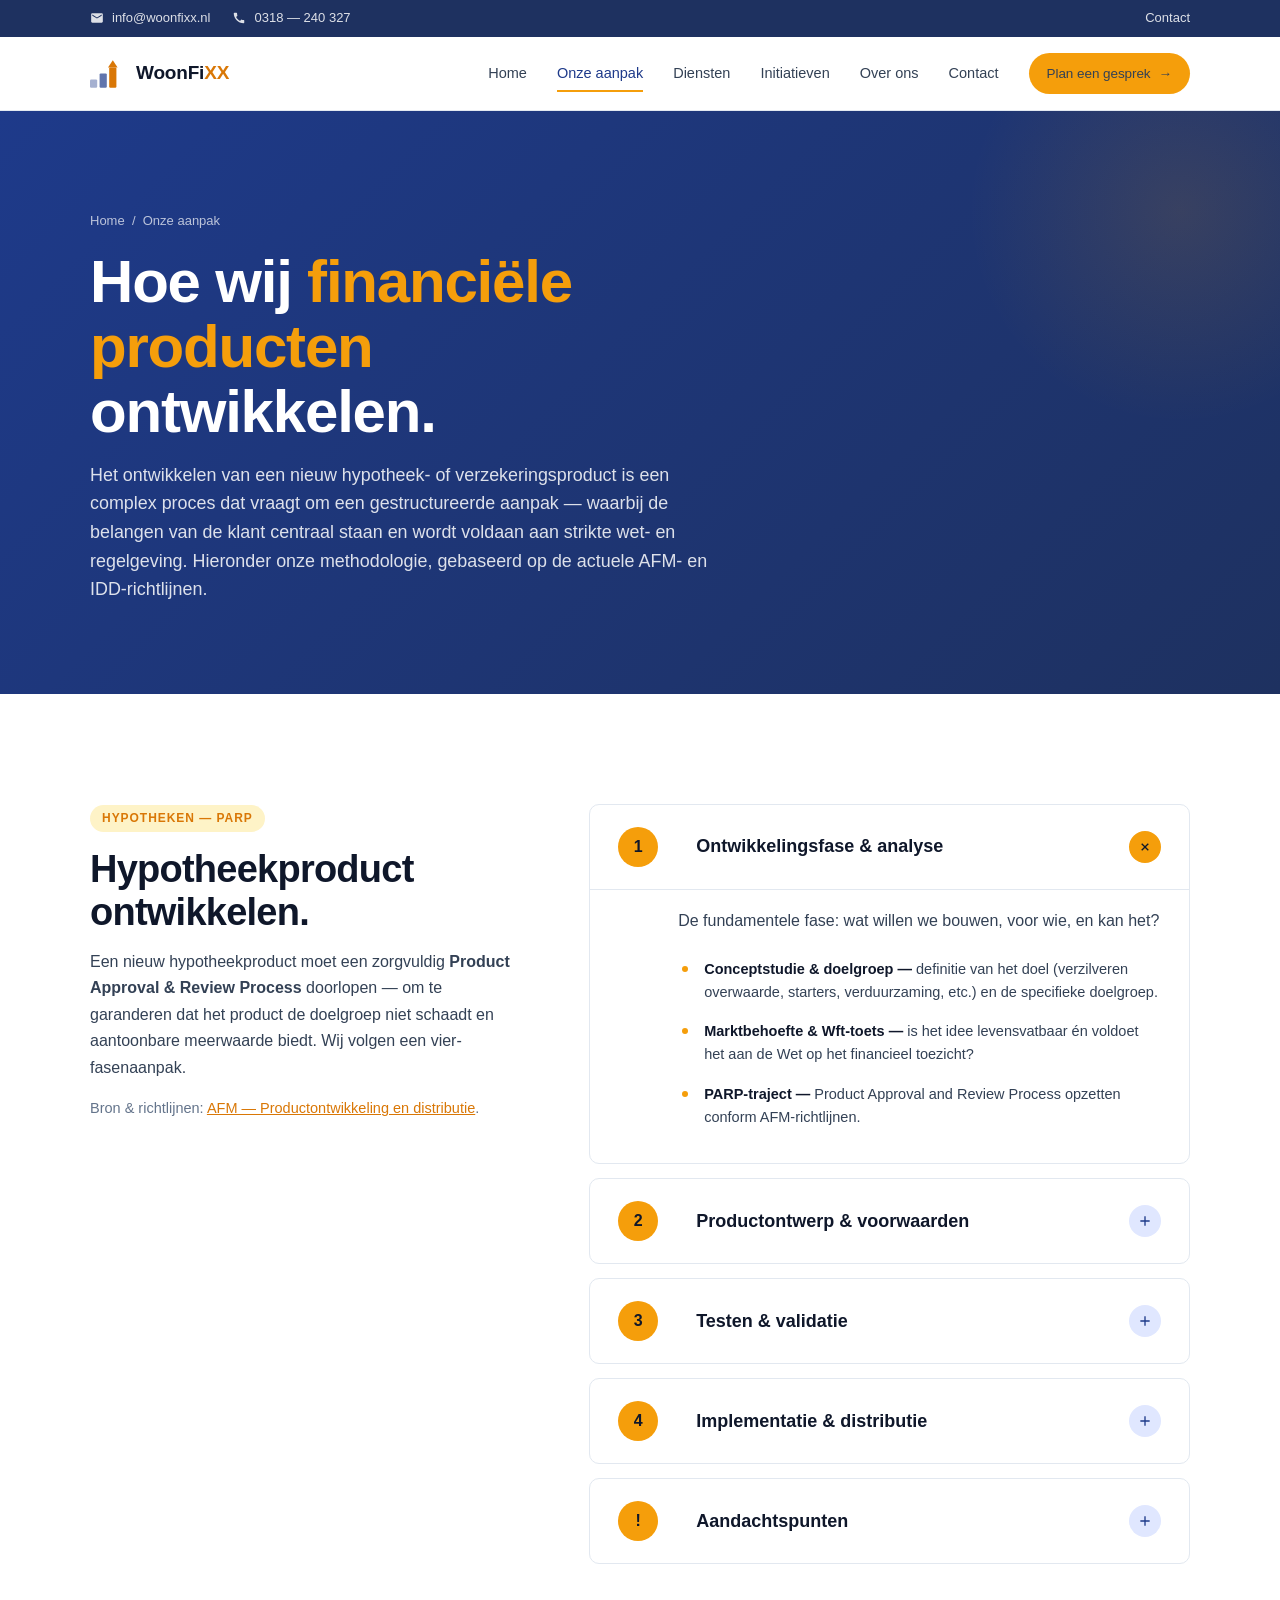
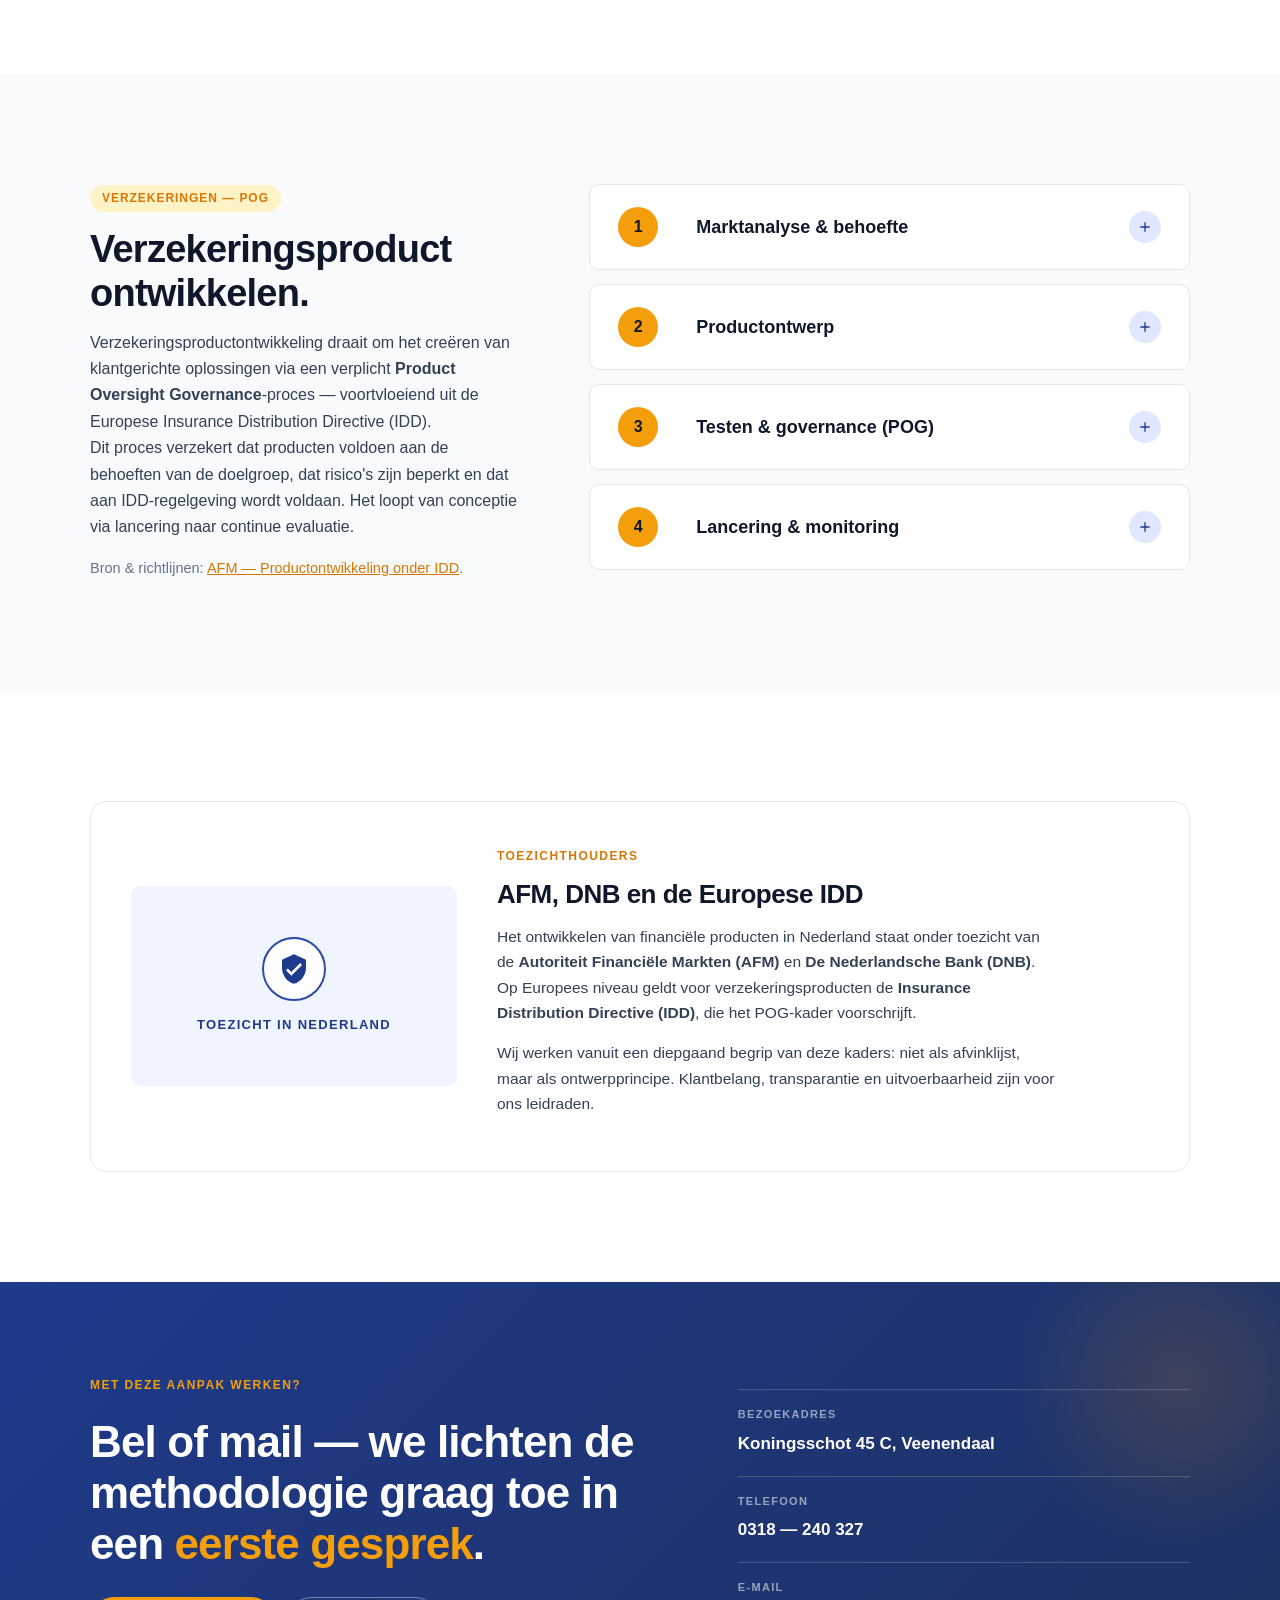
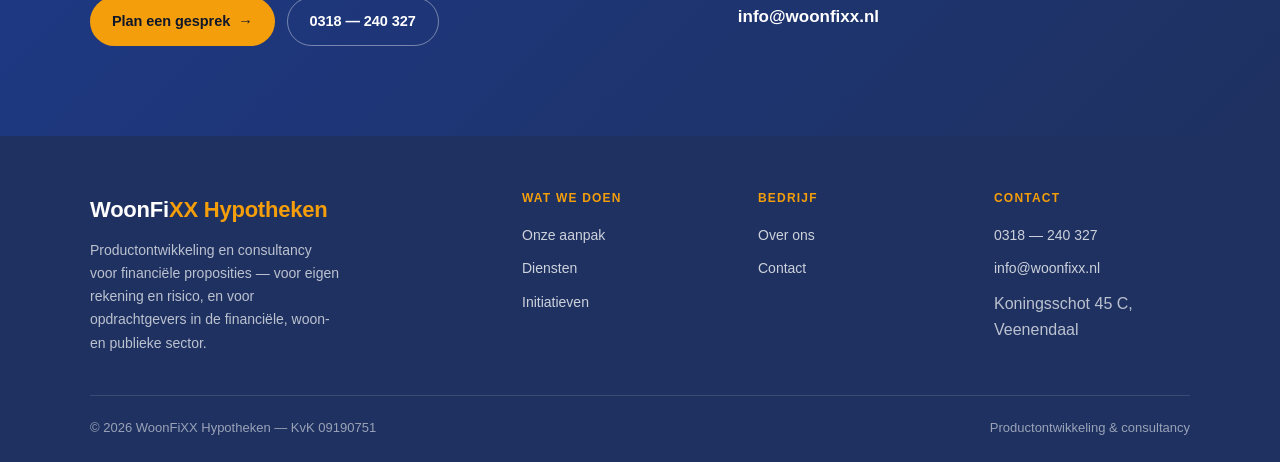
==== commit 53bc3c80: "Add files via upload" ====
--- a/aanpak.html
+++ b/aanpak.html
@@ -17,9 +17,9 @@
   <div class="topbar">
     <div class="topbar-inner">
       <div class="topbar-left">
-        <a class="topbar-item" href="mailto:info@woonfixxhypotheken.nl">
+        <a class="topbar-item" href="mailto:info@woonfixx.nl">
           <svg viewBox="0 0 24 24" fill="currentColor"><path d="M20 4H4c-1.1 0-2 .9-2 2v12c0 1.1.9 2 2 2h16c1.1 0 2-.9 2-2V6c0-1.1-.9-2-2-2zm0 4l-8 5-8-5V6l8 5 8-5v2z"/></svg>
-          info@woonfixxhypotheken.nl
+          info@woonfixx.nl
         </a>
         <a class="topbar-item" href="tel:+31318240327">
           <svg viewBox="0 0 24 24" fill="currentColor"><path d="M20.01 15.38c-1.23 0-2.42-.2-3.53-.56-.35-.12-.74-.03-1.01.24l-1.57 1.97c-2.83-1.35-5.48-3.9-6.89-6.83l1.95-1.66c.27-.28.35-.67.24-1.02-.37-1.11-.56-2.3-.56-3.53 0-.54-.45-.99-.99-.99H4.19C3.65 3 3 3.24 3 3.99 3 13.28 10.73 21 20.01 21c.71 0 .99-.63.99-1.18v-3.45c0-.54-.45-.99-.99-.99z"/></svg>
@@ -287,7 +287,7 @@
         <div class="cta-info">
           <div class="row"><span class="label">Bezoekadres</span><span class="value">Koningsschot 45 C, Veenendaal</span></div>
           <div class="row"><span class="label">Telefoon</span><a class="value" href="tel:+31318240327">0318 — 240 327</a></div>
-          <div class="row"><span class="label">E-mail</span><a class="value" href="mailto:info@woonfixxhypotheken.nl">info@woonfixxhypotheken.nl</a></div>
+          <div class="row"><span class="label">E-mail</span><a class="value" href="mailto:info@woonfixx.nl">info@woonfixx.nl</a></div>
         </div>
       </div>
     </div>
@@ -302,7 +302,7 @@
         </div>
         <div class="foot-col"><h4>Wat we doen</h4><ul><li><a href="aanpak.html">Onze aanpak</a></li><li><a href="diensten.html">Diensten</a></li><li><a href="initiatieven.html">Initiatieven</a></li></ul></div>
         <div class="foot-col"><h4>Bedrijf</h4><ul><li><a href="over-ons.html">Over ons</a></li><li><a href="contact.html">Contact</a></li></ul></div>
-        <div class="foot-col"><h4>Contact</h4><ul><li><a href="tel:+31318240327">0318 — 240 327</a></li><li><a href="mailto:info@woonfixxhypotheken.nl">info@woonfixxhypotheken.nl</a></li><li style="color: rgba(255,255,255,0.7); margin-top: 10px;">Koningsschot 45 C, Veenendaal</li></ul></div>
+        <div class="foot-col"><h4>Contact</h4><ul><li><a href="tel:+31318240327">0318 — 240 327</a></li><li><a href="mailto:info@woonfixx.nl">info@woonfixx.nl</a></li><li style="color: rgba(255,255,255,0.7); margin-top: 10px;">Koningsschot 45 C, Veenendaal</li></ul></div>
       </div>
       <div class="foot-bottom">
         <span>© <span id="year">2026</span> WoonFiXX Hypotheken — KvK 09190751</span>
